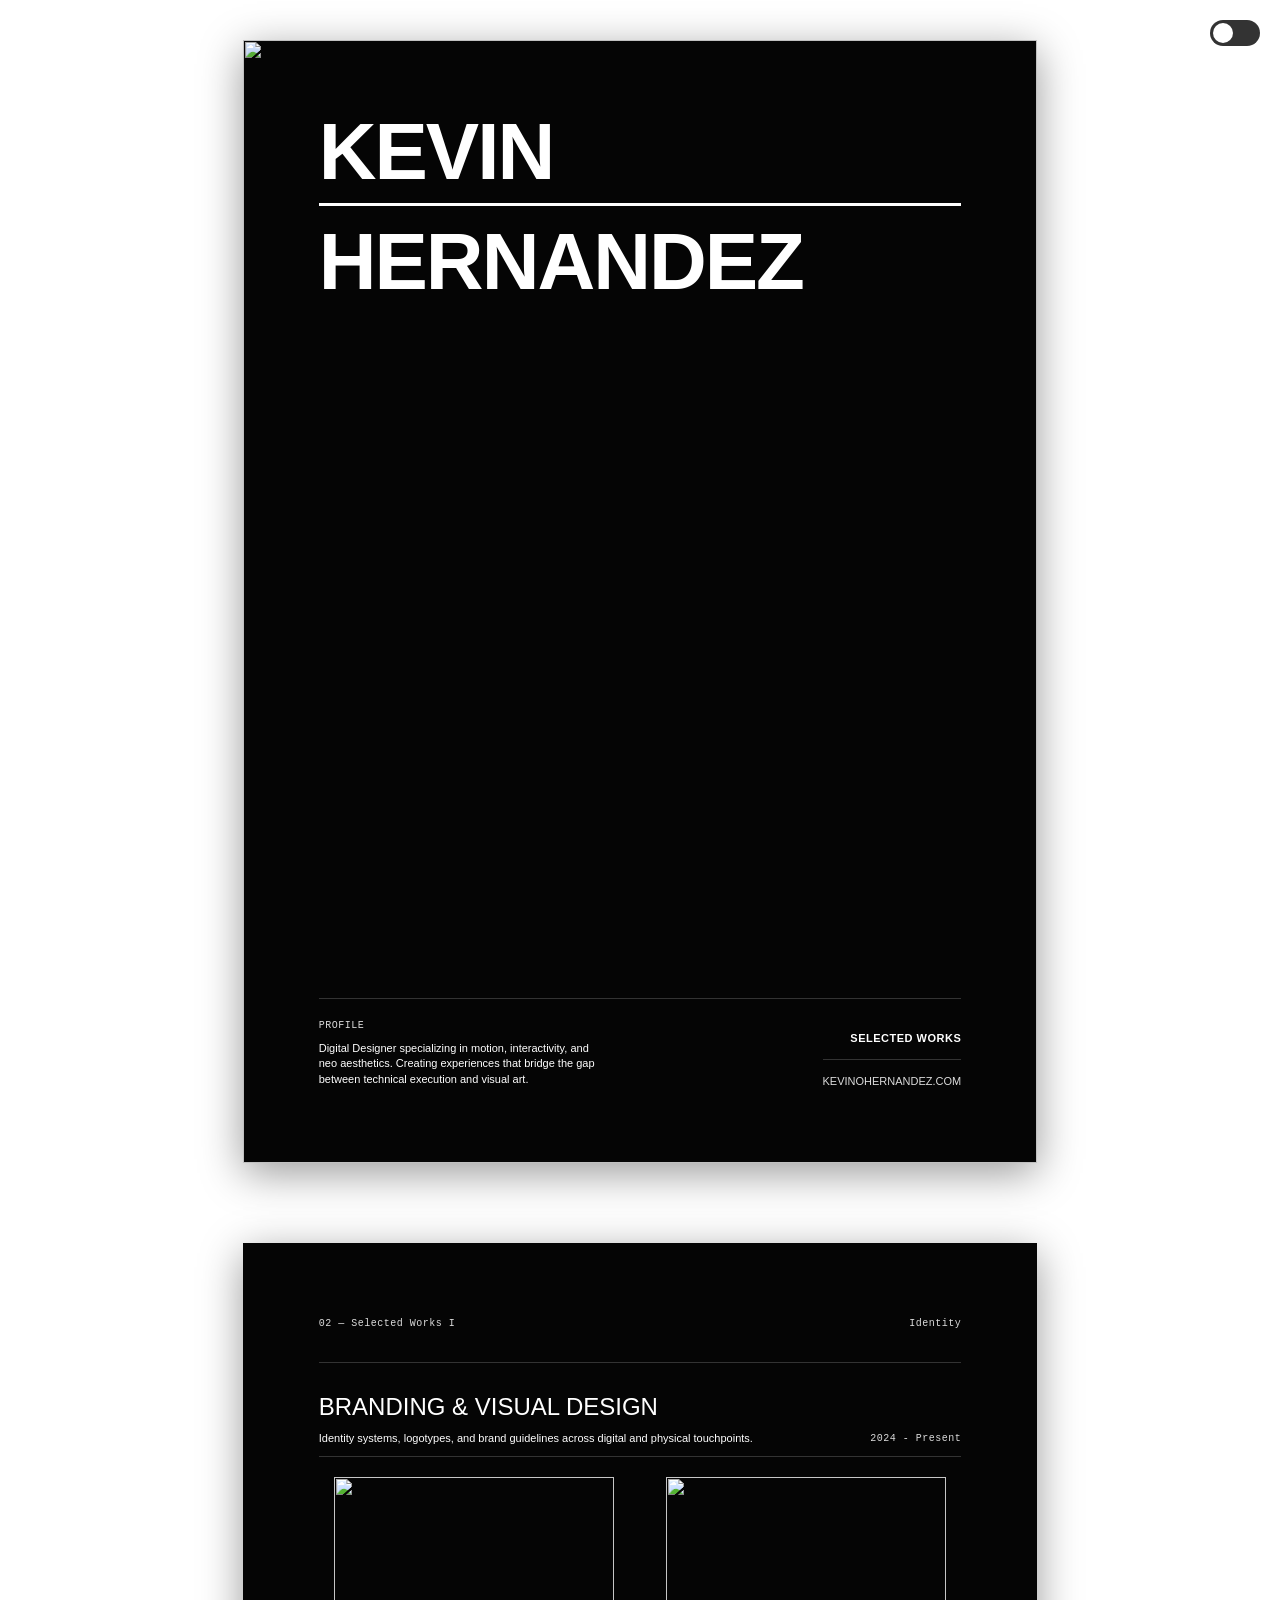
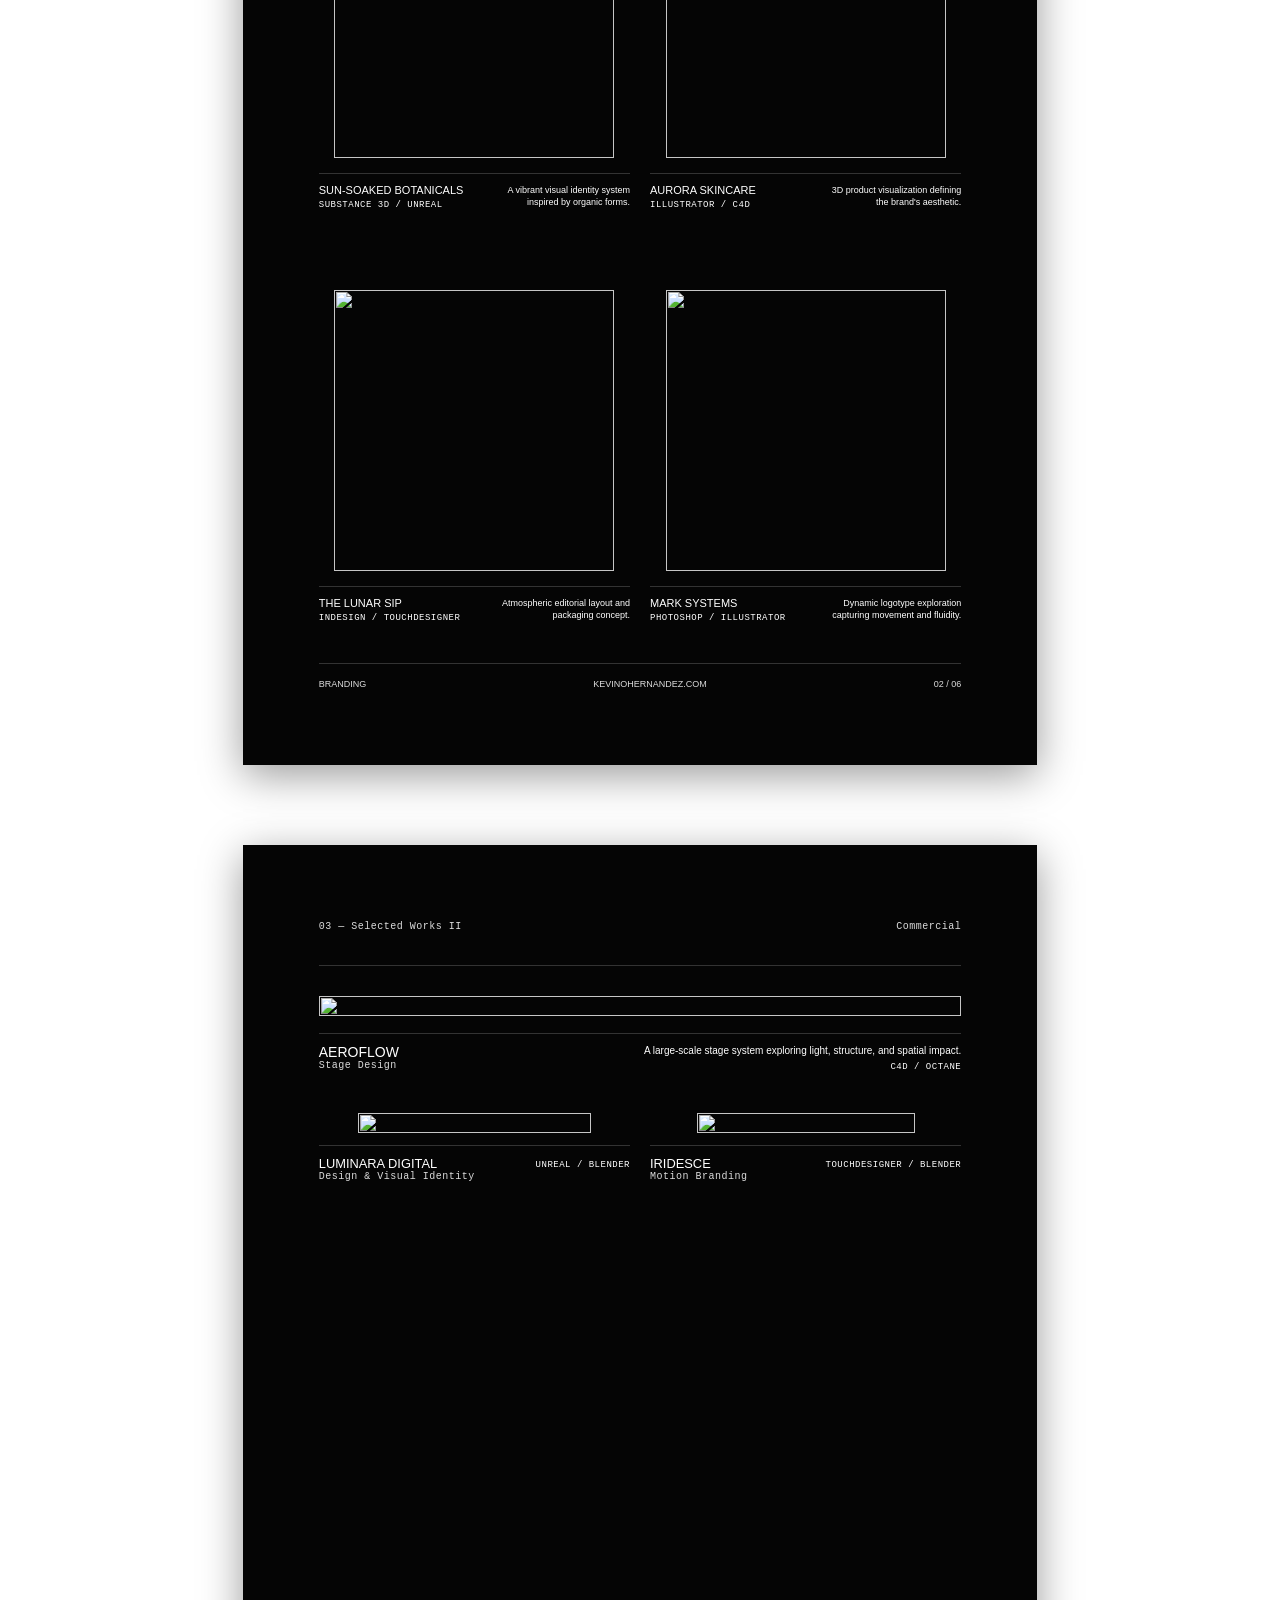
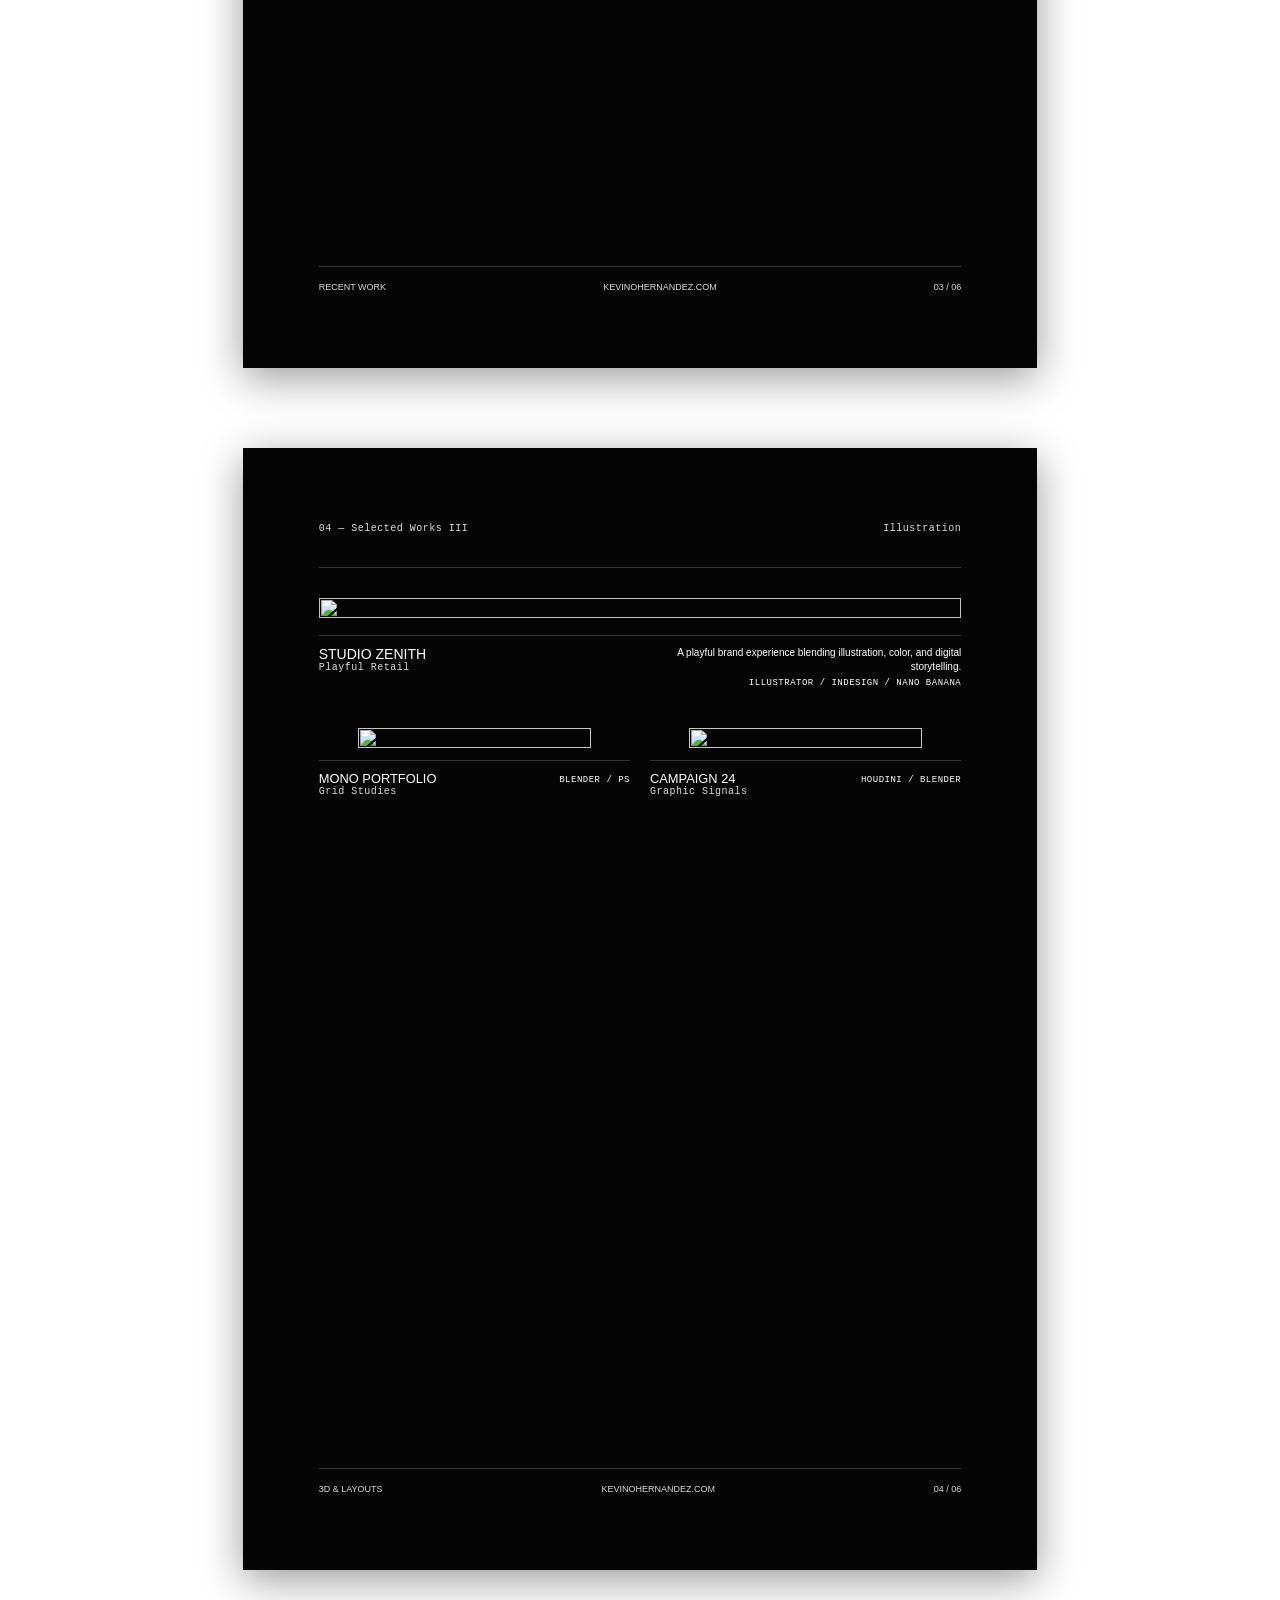
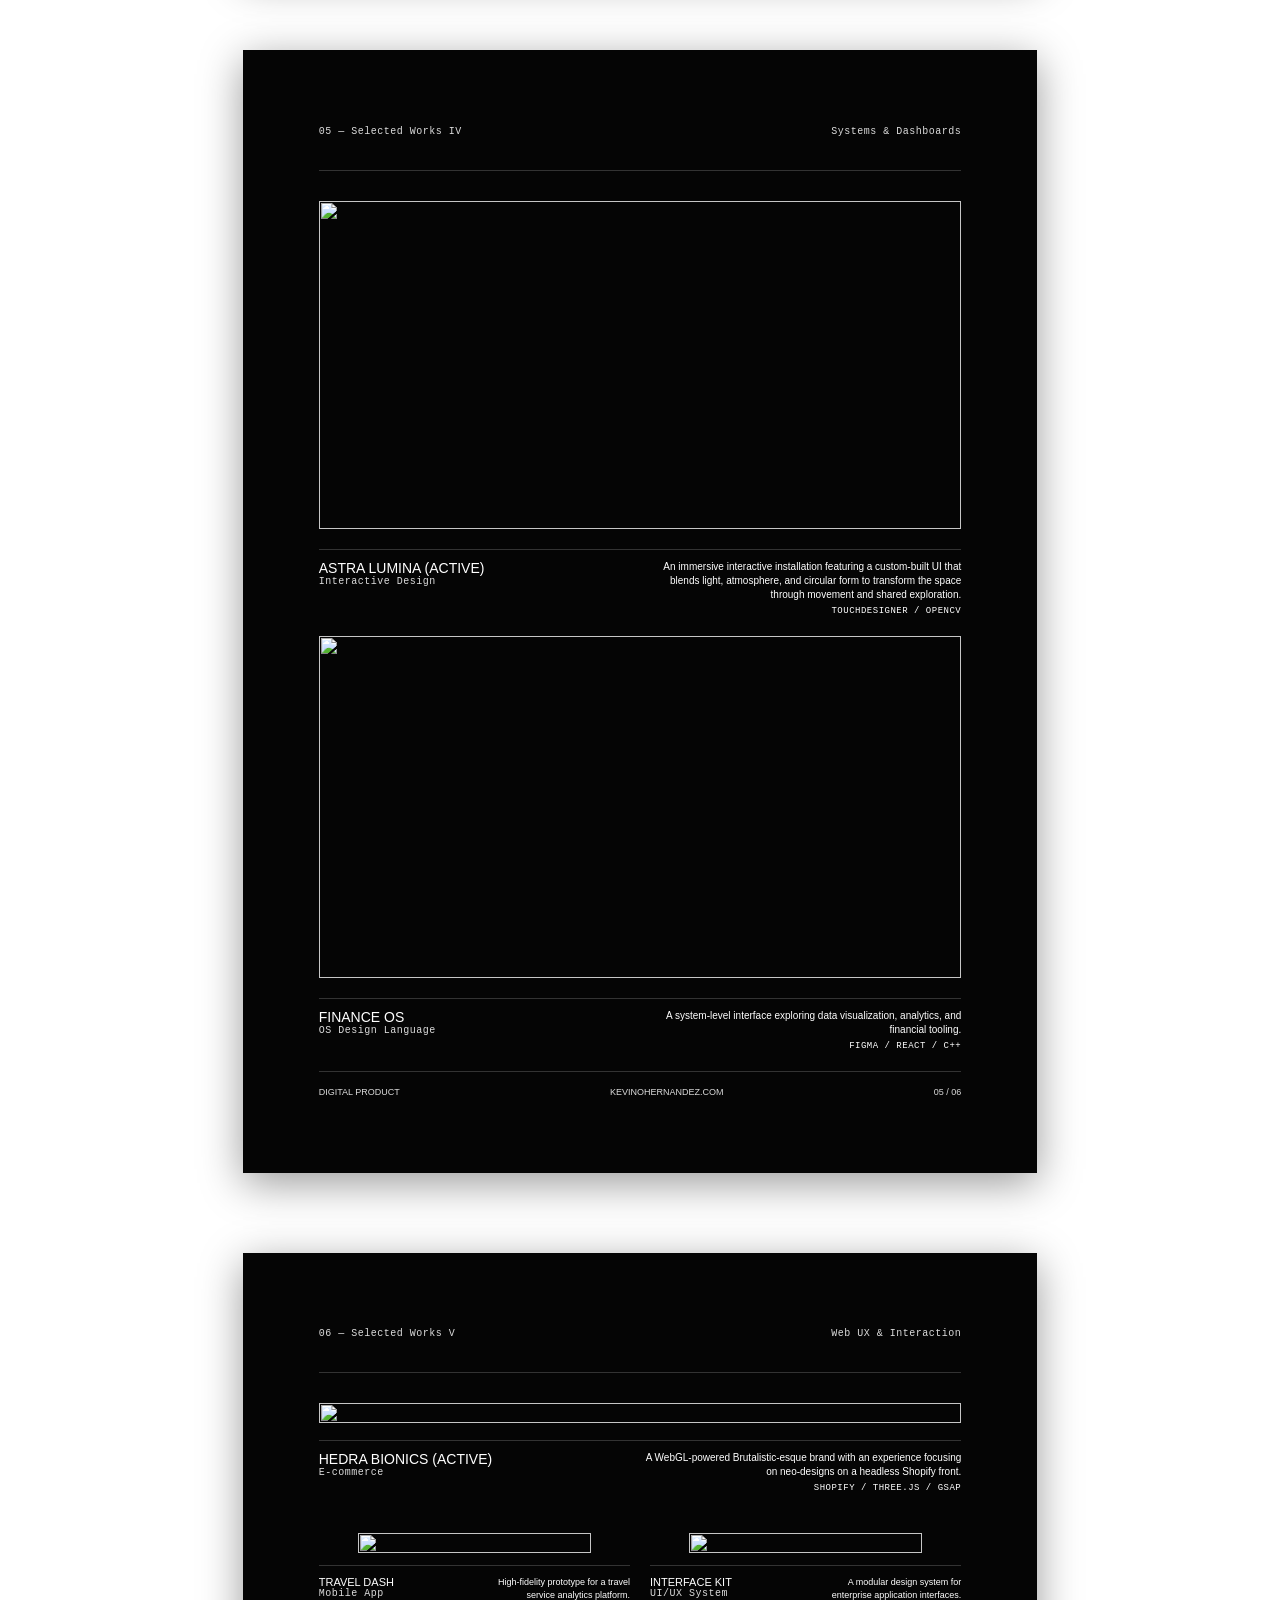
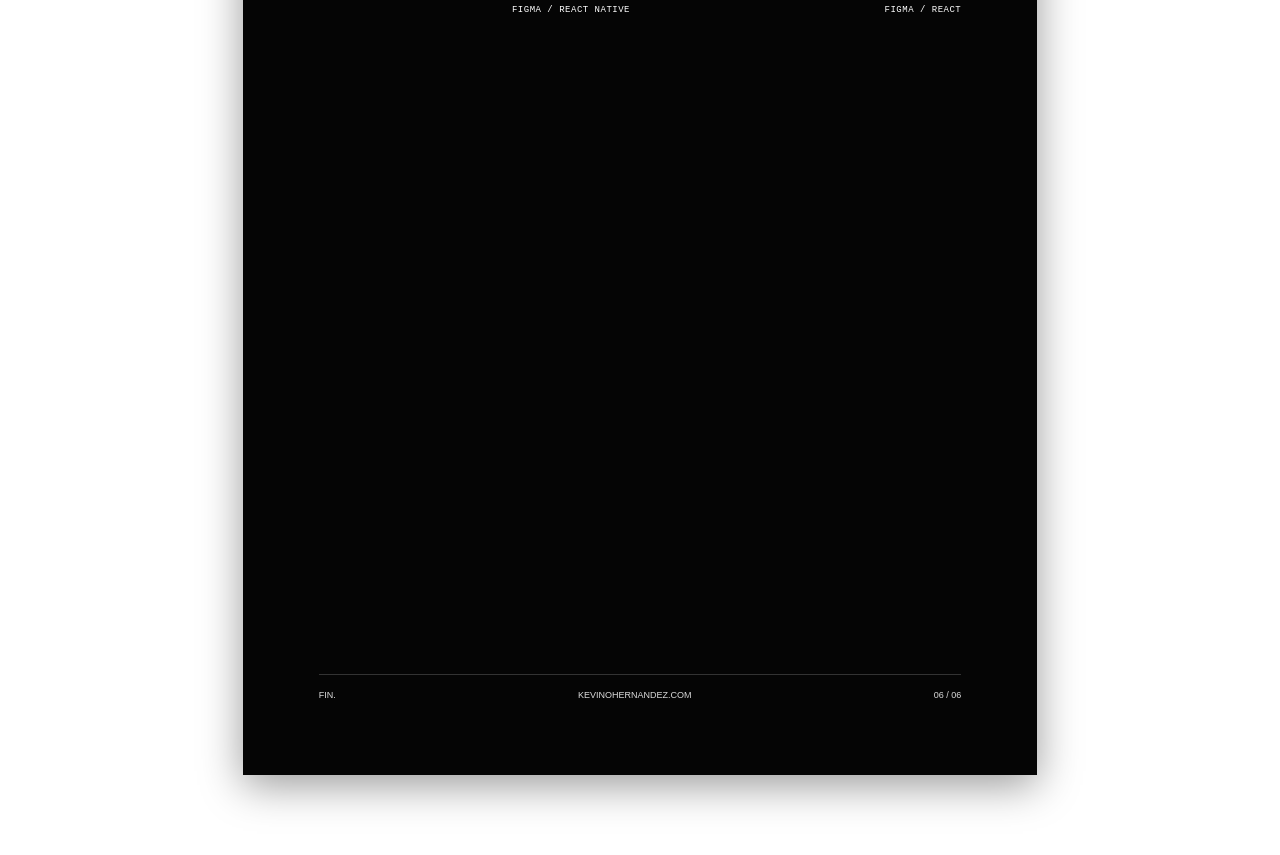
==== works.html @ f9fbbe22 "Add files via upload" ====
<!DOCTYPE html>
<html lang="en">
<head>
    <meta charset="UTF-8">
    <meta name="viewport" content="width=device-width, initial-scale=1.0">
    <title>Kevin Hernandez Portfolio Final</title>
    <style>
        /* --- CSS VARIABLES --- */
        :root {
            --bg-color: #050505;
            --text-color: #ffffff;
            --meta-color: #dcdcdc;
            --border-color: #333333;
            --outer-bg: #ffffff; 
            --page-shadow: 0 10px 40px rgba(0,0,0,0.4);
            --img-filter: grayscale(0%) contrast(1.1);
        }

        /* LIGHT MODE OVERRIDES */
        input#theme-toggle:checked ~ .content-wrapper {
            --bg-color: #ffffff;
            --text-color: #111111;
            --meta-color: #666666;
            --border-color: #e0e0e0;
            --outer-bg: #333333;
            --page-shadow: 0 10px 30px rgba(0,0,0,0.1);
            --img-filter: grayscale(0%) contrast(1);
        }

        /* --- RESET --- */
        * {
            box-sizing: border-box;
            -webkit-print-color-adjust: exact !important;
            print-color-adjust: exact !important;
        }

        body, html {
            margin: 0;
            padding: 0;
            font-family: 'Helvetica Neue', Helvetica, Arial, sans-serif;
            font-size: 11px;
            background-color: var(--outer-bg); 
        }

        /* --- PRINT CONFIGURATION (FINAL FIXES) --- */
        @media print {
            @page {
                margin: 0;
                size: A4;
            }
            
            /* FIX 1: FORCE DARK BACKGROUND ON HTML/BODY TO COVER GAPS */
            html, body {
                background-color: var(--bg-color) !important;
                width: 100%;
                height: 100%;
                margin: 0 !important;
                padding: 0 !important;
                overflow: visible;
            }

            #theme-toggle, .toggle-label {
                display: none !important;
                opacity: 0 !important;
                visibility: hidden !important;
            }

            .content-wrapper {
                background-color: var(--bg-color);
                width: 100%;
                padding-bottom: 0 !important;
                margin: 0 !important;
            }

            .page {
                height: 100vh !important; 
                width: 100% !important;
                margin: 0 !important;
                border: none !important;
                box-shadow: none !important;
                page-break-after: always;
                page-break-inside: avoid;
                overflow: hidden;
            }

            .page:last-of-type {
                page-break-after: auto !important;
                margin-bottom: 0 !important;
            }
        }

        /* --- SCREEN CONFIGURATION --- */
        .content-wrapper {
            background-color: var(--outer-bg);
            color: var(--text-color);
            min-height: 100vh;
            display: flex;
            flex-direction: column;
            align-items: center;
            padding-bottom: 40px;
        }

        .page {
            width: 210mm;
            height: 297mm;
            padding: 20mm;
            margin: 40px auto;
            background-color: var(--bg-color);
            position: relative;
            overflow: hidden;
            display: flex;
            flex-direction: column;
            box-shadow: var(--page-shadow);
        }

        /* --- TYPOGRAPHY & COMPONENTS --- */
        h1, h2, h3 { font-weight: 400; margin: 0; text-transform: uppercase; color: var(--text-color); }
        p { color: var(--text-color); line-height: 1.4; margin: 0; }
        
        .meta {
            font-family: 'Courier New', Courier, monospace;
            color: var(--meta-color); 
            display: block;
            margin-bottom: 2.55px;
            font-size: 10px;
            letter-spacing: 0.5px;
        }

        .tech-stack {
            display: block; margin-top: 4px;
            font-family: 'Courier New', Courier, monospace;
            font-size: 9px; color: var(--tech-color); 
            text-transform: uppercase; letter-spacing: 0.5px;
        }

        .header {
            display: flex; justify-content: space-between; align-items: flex-start;
            border-bottom: 1px solid var(--border-color); 
            padding-bottom: 15px; margin-bottom: 30px; height: 45px; flex-shrink: 0;
        }

        .footer {
            margin-top: auto; display: flex; justify-content: space-between;
            align-items: center; border-top: 1px solid var(--border-color); 
            padding-top: 15px; color: var(--meta-color);
            font-size: 9px; text-transform: uppercase; flex-shrink: 0;
        }

        /* FIX 2: UPPERCASE EMAIL LINKS */
        .email-link {
            color: var(--meta-color);
            text-decoration: none;
            transition: color 0.2s;
            text-transform: uppercase;
        }

        .img-box { position: relative; width: 100%; overflow: hidden; }
        .img-box img { width: 100%; height: 100%; object-fit: cover; filter: var(--img-filter); display: block; }

        /* --- COVER PAGE --- */
        .page-cover { padding: 0; }
        .cover-bg { position: absolute; top: 0; left: 0; width: 100%; height: 100%; object-fit: cover; }
        .cover-bg-dark { opacity: 1; z-index: 1; }
        .cover-bg-light { opacity: 0; z-index: 2; }
        
        input#theme-toggle:checked ~ .content-wrapper .cover-bg-dark { opacity: 0; }
        input#theme-toggle:checked ~ .content-wrapper .cover-bg-light { opacity: 1; }

        .cover-content-layer {
            position: relative; z-index: 10;
            width: 100%; height: 100%; padding: 20mm;
            display: flex; flex-direction: column; justify-content: space-between;
        }

        .cover-title-group h1 { font-size: 80px; line-height: 0.9; letter-spacing: -2px; font-weight: 700; }
        .title-line { width: 100%; height: 3px; background-color: var(--text-color); margin: 15px 0 20px 0; }
        .cover-subtitle { font-size: 16px; margin-top: 20px; font-weight: 400; opacity: 0.9; }
        
        .cover-bottom-row {
            display: flex; justify-content: space-between; align-items: flex-end;
            border-top: 1px solid var(--border-color);
            padding-top: 20px;
        }
        .cover-profile-text { max-width: 45%; font-size: 11px; line-height: 1.4; }

        /* --- LAYOUTS --- */
        .project-info-strip {
            display: flex; justify-content: space-between;
            border-top: 1px solid var(--border-color);
            padding-top: 10px; margin-top: 10px;
            text-align: left; width: 100%;
            align-items: flex-start;
        }
        .strip-left { display: flex; flex-direction: column; align-items: flex-start; }
        .strip-right { text-align: right; max-width: 50%; }

        .layout-a-grid { display: grid; grid-template-rows: auto 1fr; gap: 40px; height: 100%; }
        .featured-img { height: auto; margin-bottom: 15px; }
        .sub-grid { display: grid; grid-template-columns: 1fr 1fr; gap: 20px; align-items: flex-start; text-align: -webkit-center; }
        .sub-project-img { width: 75%; height: auto; }
        .spi{width:70%!important}

        .layout-b-container { display: flex; flex-direction: column; gap: 20px; height: 100%; flex-grow: 1; }
        .layout-b-header { display: flex; justify-content: space-between; align-items: flex-end; padding-bottom: 10px; border-bottom: 1px solid var(--border-color); }
        .grid-gallery-2x2 { display: grid; grid-template-columns: 1fr 1fr; gap: 40px 20px; flex-grow: 1; }
        .gallery-item-wrapper { display: flex; flex-direction: column; justify-content: flex-start; }
        .gallery-item-wrapper .img-box { width: 90%; aspect-ratio: 1/1; align-self: center; margin-bottom: 5px; }

        .layout-stacked-full { display: flex; flex-direction: column; flex-grow: 1; gap: 20px; min-height: 0; margin-bottom: 20px; }
        .stacked-project { flex: 1; display: flex; flex-direction: column; min-height: 0; }
        .stacked-project .img-box { flex-grow: 1; margin-bottom: 10px; width: 100%; height: auto; }

        /* --- THEME TOGGLE --- */
        #theme-toggle { display: none; }
        .toggle-label { position: fixed; top: 20px; right: 20px; width: 50px; height: 26px; background-color: #333; border-radius: 13px; cursor: pointer; z-index: 9999; display: flex; align-items: center; padding: 3px; }
        .toggle-circle { width: 20px; height: 20px; background-color: white; border-radius: 50%; transition: transform 0.3s; }
        input#theme-toggle:checked + .toggle-label { background-color: #ccc; }
        input#theme-toggle:checked + .toggle-label .toggle-circle { transform: translateX(24px); }
    </style>
</head>
<body>

    <input type="checkbox" id="theme-toggle">
    <label for="theme-toggle" class="toggle-label"><div class="toggle-circle"></div></label>

    <div class="content-wrapper">

        <div class="page page-cover">
            <img class="cover-bg cover-bg-dark" src="https://cdn.shopify.com/s/files/1/0661/2729/8726/files/cover5.1.webp?v=1765701148">
            <img class="cover-bg cover-bg-light" src="https://cdn.shopify.com/s/files/1/0661/2729/8726/files/cover5-21.webp?v=1765701148">
            <div class="cover-content-layer">
                <div class="cover-top-row">
                    <div class="cover-title-group">
                        <h1>Kevin</h1><div class="title-line"></div><h1>Hernandez</h1>
                    </div>
                </div>
                <div class="cover-bottom-row">
                    <div class="cover-profile-text">
                        <div class="meta" style="margin-bottom: 8px;">PROFILE</div>
                        Digital Designer specializing in motion, interactivity, and neo aesthetics. Creating experiences that bridge the gap between technical execution and visual art.
                    </div>
                    <div style="text-align: right; display: flex; flex-direction: column; justify-content: flex-end;">
                        <div style="font-weight: 700; margin-bottom: 15px; padding-bottom: 15px; border-bottom: 1px solid var(--border-color); letter-spacing: 0.5px;">SELECTED WORKS</div>
                        <a href="https://kevinohernandez.com" target="_blank" class="email-link" style="text-decoration:none;">kevinohernandez.com</a>
                    </div>
                </div>
            </div>
        </div>

        <div class="page">
            <div class="header"><div class="meta">02 — Selected Works I</div><div class="meta">Identity</div></div>
            <div class="layout-b-container">
                <div class="layout-b-header">
                    <div style="max-width: 75%;">
                        <h2 style="font-size: 24px; margin-bottom: 10px;">Branding & Visual Design</h2>
                        <p>Identity systems, logotypes, and brand guidelines across digital and physical touchpoints.</p>
                    </div>
                    <div class="meta">2024 - Present</div>
                </div>
                <div class="grid-gallery-2x2">
                    <div class="gallery-item-wrapper">
                        <div class="img-box"><img src="https://cdn.shopify.com/s/files/1/0661/2729/8726/files/pr10.webp?v=1765671196"></div>
                        <div class="project-info-strip">
                            <div class="strip-left"><h3 style="font-size: 11px;">Sun-Soaked Botanicals</h3><span class="tech-stack">Substance 3D / Unreal</span></div>
                            <div class="strip-right"><p style="font-size: 9px; margin-bottom: 2px; max-width: 140px; margin-left: auto;">A vibrant visual identity system inspired by organic forms.</p></div>
                        </div>
                    </div>
                    <div class="gallery-item-wrapper">
                        <div class="img-box"><img src="https://cdn.shopify.com/s/files/1/0661/2729/8726/files/3d5.webp?v=1765675211"></div>
                        <div class="project-info-strip">
                            <div class="strip-left"><h3 style="font-size: 11px;">Aurora Skincare</h3><span class="tech-stack">Illustrator / C4D</span></div>
                            <div class="strip-right"><p style="font-size: 9px; margin-bottom: 2px; max-width: 140px; margin-left: auto;"> 3D product visualization defining the brand's aesthetic.</p></div>
                        </div>
                    </div>
                    <div class="gallery-item-wrapper">
                        <div class="img-box"><img src="https://cdn.shopify.com/s/files/1/0661/2729/8726/files/wrkprt-6.webp?v=1765676376"></div>
                        <div class="project-info-strip">
                            <div class="strip-left"><h3 style="font-size: 11px;">The Lunar Sip</h3><span class="tech-stack">InDesign / TouchDesigner</span></div>
                            <div class="strip-right"><p style="font-size: 9px; margin-bottom: 2px; max-width: 140px; margin-left: auto;">Atmospheric editorial layout and packaging concept.</p></div>
                        </div>
                    </div>
                    <div class="gallery-item-wrapper">
                        <div class="img-box"><img src="https://cdn.shopify.com/s/files/1/0661/2729/8726/files/wrkprt-2.2.webp?v=1765945585"></div>
                        <div class="project-info-strip">
                            <div class="strip-left"><h3 style="font-size: 11px;">Mark Systems</h3><span class="tech-stack"> Photoshop / Illustrator</span></div>
                            <div class="strip-right"><p style="font-size: 9px; margin-bottom: 2px; max-width: 140px; margin-left: auto;">Dynamic logotype exploration capturing movement and fluidity.</p></div>
                        </div>
                    </div>
                </div>
            </div>
            <div class="footer"><div>Branding</div><a href="https://kevinohernandez.com" class="email-link">kevinohernandez.com</a><div>02 / 06</div></div>
        </div>

        <div class="page">
            <div class="header"><div class="meta">03 — Selected Works II</div><div class="meta">Commercial</div></div>
            <div class="layout-a-grid">
                <div class="featured-project">
                    <div class="img-box featured-img"><img src="https://cdn.shopify.com/s/files/1/0661/2729/8726/files/wrkprt-4_copy2.webp?v=1765703557"></div>
                    <div class="project-info-strip">
                        <div class="strip-left"><h3 style="font-size: 14px;">AEROFLOW</h3><span class="meta">Stage Design</span></div>
                        <div class="strip-right"><p style="font-size: 10px;">A large-scale stage system exploring light, structure, and spatial impact.</p><span class="tech-stack">C4D / Octane</span></div>
                    </div>
                </div>
                <div class="sub-grid">
                    <div class="sub-project">
                        <div class="img-box sub-project-img"><img src="https://cdn.shopify.com/s/files/1/0661/2729/8726/files/gd1.webp?v=1765675080"></div>
                        <div class="project-info-strip"><div class="strip-left"><h3>Luminara Digital</h3><span class="meta">Design & Visual Identity</span></div><div class="strip-right"><span class="tech-stack">Unreal / Blender</span></div></div>
                    </div>
                    <div class="sub-project">
                        <div class="img-box sub-project-img spi"><img src="https://cdn.shopify.com/s/files/1/0661/2729/8726/files/ws-10.webp?v=1765941585"></div>
                        <div class="project-info-strip"><div class="strip-left"><h3>Iridesce</h3><span class="meta">Motion Branding</span></div><div class="strip-right"><span class="tech-stack">TouchDesigner / Blender</span></div></div>
                    </div>
                </div>
            </div>
            <div class="footer"><div>Recent Work</div><a href="https://kevinohernandez.com" class="email-link">kevinohernandez.com</a><div>03 / 06</div></div>
        </div>

        <div class="page">
            <div class="header"><div class="meta">04 — Selected Works III</div><div class="meta">Illustration </div></div>
            <div class="layout-a-grid">
                <div class="featured-project">
                    <div class="img-box featured-img"><img src="https://cdn.shopify.com/s/files/1/0661/2729/8726/files/wrkprt-7.2.webp?v=1765944673"></div>
                    <div class="project-info-strip">
                        <div class="strip-left"><h3 style="font-size: 14px;">Studio Zenith</h3><span class="meta">Playful Retail</span></div>
                        <div class="strip-right"><p style="font-size: 10px;">A playful brand experience blending illustration, color, and digital storytelling.</p><span class="tech-stack">Illustrator / InDesign / Nano Banana</span></div>
                    </div>
                </div>
                <div class="sub-grid">
                    <div class="sub-project">
                        <div class="img-box sub-project-img"><img src="https://cdn.shopify.com/s/files/1/0661/2729/8726/files/gd9.webp?v=1765678783"></div>
                        <div class="project-info-strip"><div class="strip-left"><h3>Mono Portfolio</h3><span class="meta">Grid Studies</span></div><div class="strip-right"><span class="tech-stack">Blender / Ps</span></div></div>
                    </div>
                    <div class="sub-project">
                        <div class="img-box sub-project-img"><img src="https://cdn.shopify.com/s/files/1/0661/2729/8726/files/gd8.webp?v=1765678783"></div>
                        <div class="project-info-strip"><div class="strip-left"><h3>Campaign 24</h3><span class="meta">Graphic Signals</span></div><div class="strip-right"><span class="tech-stack">Houdini / Blender</span></div></div>
                    </div>
                </div>
            </div>
            <div class="footer"><div>3D & Layouts</div><a href="https://kevinohernandez.com" class="email-link">kevinohernandez.com</a><div>04 / 06</div></div>
        </div>

        <div class="page">
            <div class="header"><div class="meta">05 — Selected Works IV</div><div class="meta">Systems & Dashboards</div></div>
            <div class="layout-stacked-full">
                <div class="stacked-project">
                    <div class="img-box"><img src="https://cdn.shopify.com/s/files/1/0661/2729/8726/files/wrkprt-10.webp?v=1765950615"></div>
                    <div class="project-info-strip">
                        <div class="strip-left"><h3 style="font-size: 14px;">Astra Lumina (Active)</h3><span class="meta">Interactive Design</span></div>
                        <div class="strip-right"><p style="font-size: 10px;">An immersive interactive installation featuring a custom-built UI that blends light, atmosphere, and circular form to transform the space through movement and shared exploration.</p><span class="tech-stack">TouchDesigner / OpenCV </span></div>
                    </div>
                </div>
                <div class="stacked-project">
                    <div class="img-box"><img src="https://cdn.shopify.com/s/files/1/0661/2729/8726/files/wrkprt-8.webp?v=1765691041"></div>
                    <div class="project-info-strip">
                        <div class="strip-left"><h3 style="font-size: 14px;">Finance OS</h3><span class="meta">OS Design Language</span></div>
                        <div class="strip-right"><p style="font-size: 10px;">A system-level interface exploring data visualization, analytics, and financial tooling.</p><span class="tech-stack">Figma / React / C++</span></div>
                    </div>
                </div>
            </div>
            <div class="footer"><div>Digital Product</div><a href="https://kevinohernandez.com" class="email-link">kevinohernandez.com</a><div>05 / 06</div></div>
        </div>

        <div class="page">
            <div class="header"><div class="meta">06 — Selected Works V</div><div class="meta">Web UX & Interaction</div></div>
            <div class="layout-a-grid">
                <div class="featured-project">
                    <div class="img-box featured-img"><img src="https://cdn.shopify.com/s/files/1/0661/2729/8726/files/wrkprt-11.webp?v=1765952204"></div>
                    <div class="project-info-strip">
                        <div class="strip-left"><h3 style="font-size: 14px;">Hedra Bionics (Active)</h3><span class="meta">E-commerce </span></div>
                        <div class="strip-right"><p style="font-size: 10px;">A WebGL-powered Brutalistic-esque brand with an experience focusing on neo-designs on a headless Shopify front.</p><span class="tech-stack">Shopify / Three.js / GSAP</span></div>
                    </div>
                </div>
                <div class="sub-grid">
                    <div class="sub-project">
                        <div class="img-box sub-project-img"><img src="https://cdn.shopify.com/s/files/1/0661/2729/8726/files/ws-9.webp?v=1765693557"></div>
                        <div class="project-info-strip">
                            <div class="strip-left"><h3 style="font-size: 11px;">Travel Dash</h3><span class="meta">Mobile App</span></div>
                            <div class="strip-right"><p style="font-size: 9px; margin-bottom: 2px; max-width: 140px; margin-left: auto;">High-fidelity prototype for a travel service analytics platform.</p><span class="tech-stack">Figma / React Native</span></div>
                        </div>
                    </div>
                    <div class="sub-project">
                        <div class="img-box sub-project-img"><img src="https://cdn.shopify.com/s/files/1/0661/2729/8726/files/wrkprt-8webp.webp?v=1765692273"></div>
                        <div class="project-info-strip">
                            <div class="strip-left"><h3 style="font-size: 11px;">Interface Kit</h3><span class="meta">UI/UX System</span></div>
                            <div class="strip-right"><p style="font-size: 9px; margin-bottom: 2px; max-width: 140px; margin-left: auto;">A modular design system for enterprise application interfaces.</p><span class="tech-stack">Figma / React</span></div>
                        </div>
                    </div>
                </div>
            </div>
            <div class="footer"><div>Fin.</div><a href="https://kevinohernandez.com" class="email-link">kevinohernandez.com</a><div>06 / 06</div></div>
        </div>

    </div> 
</body>
</html>
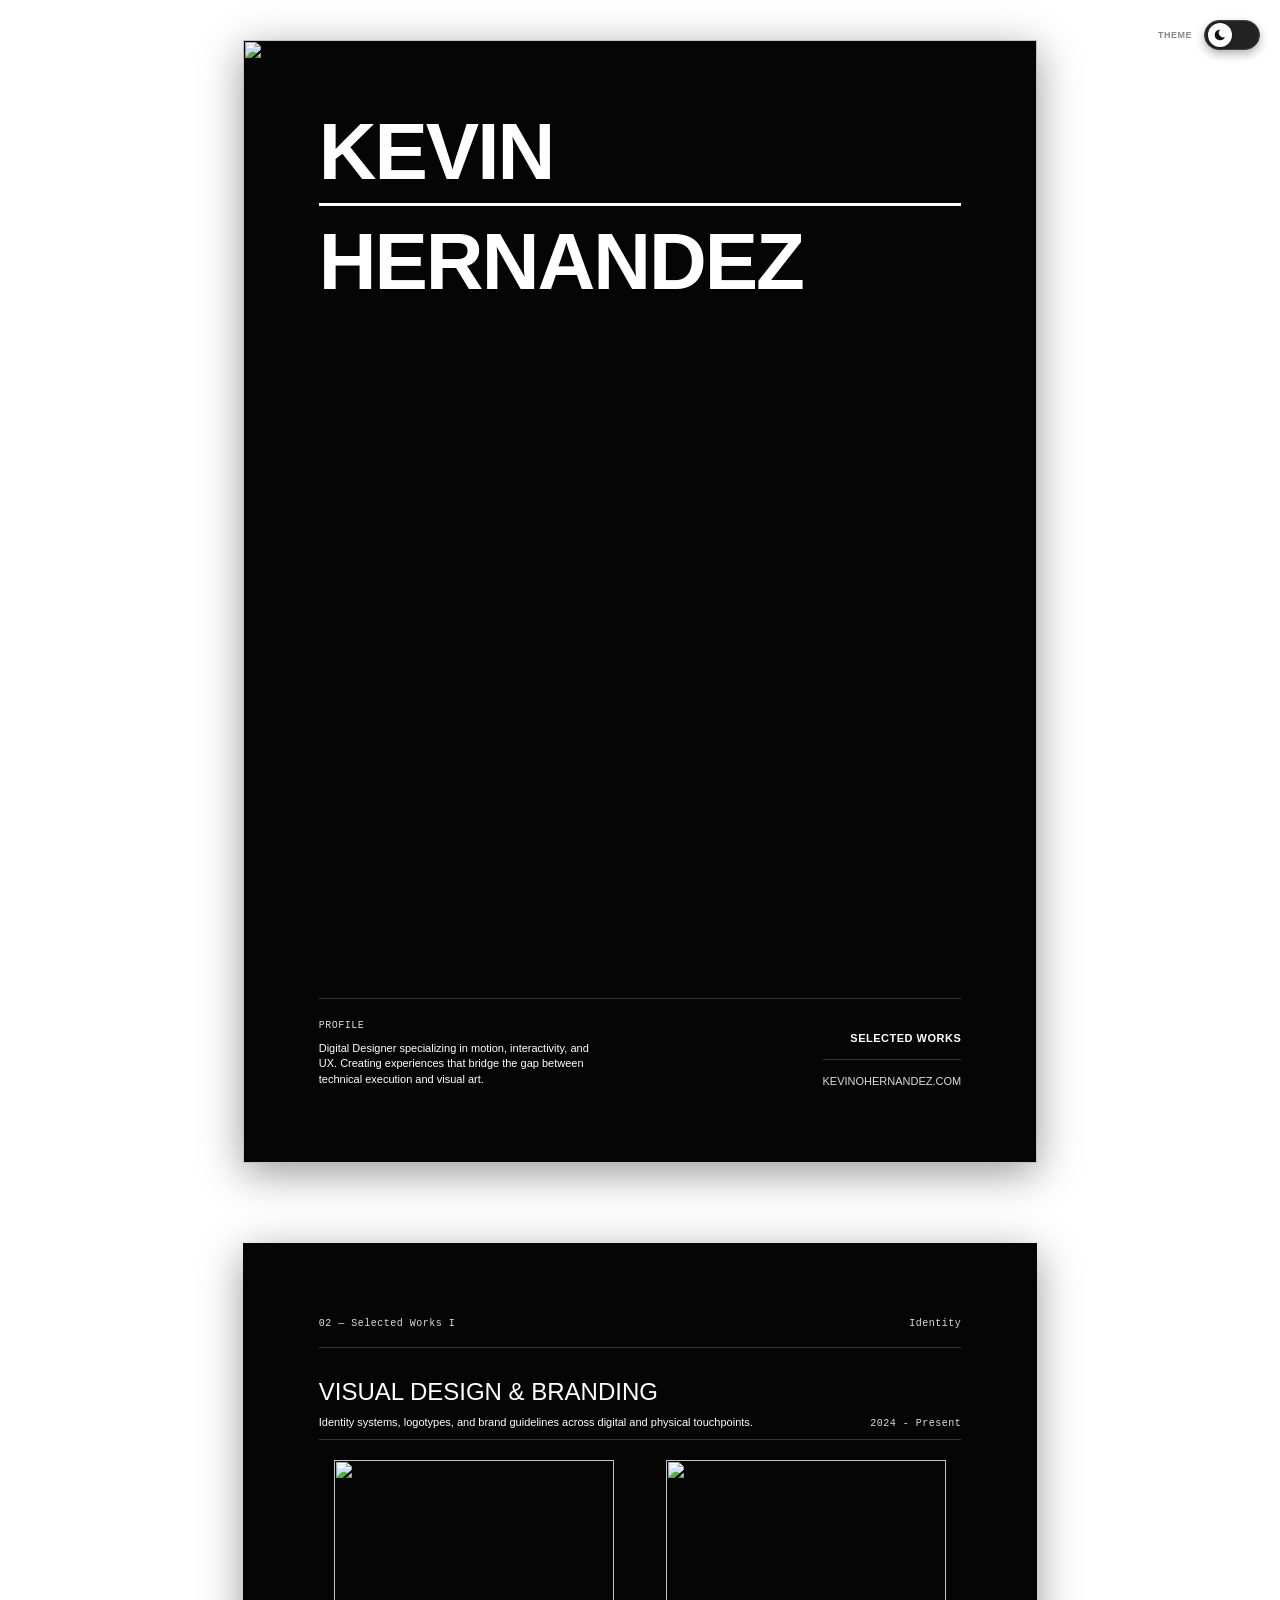
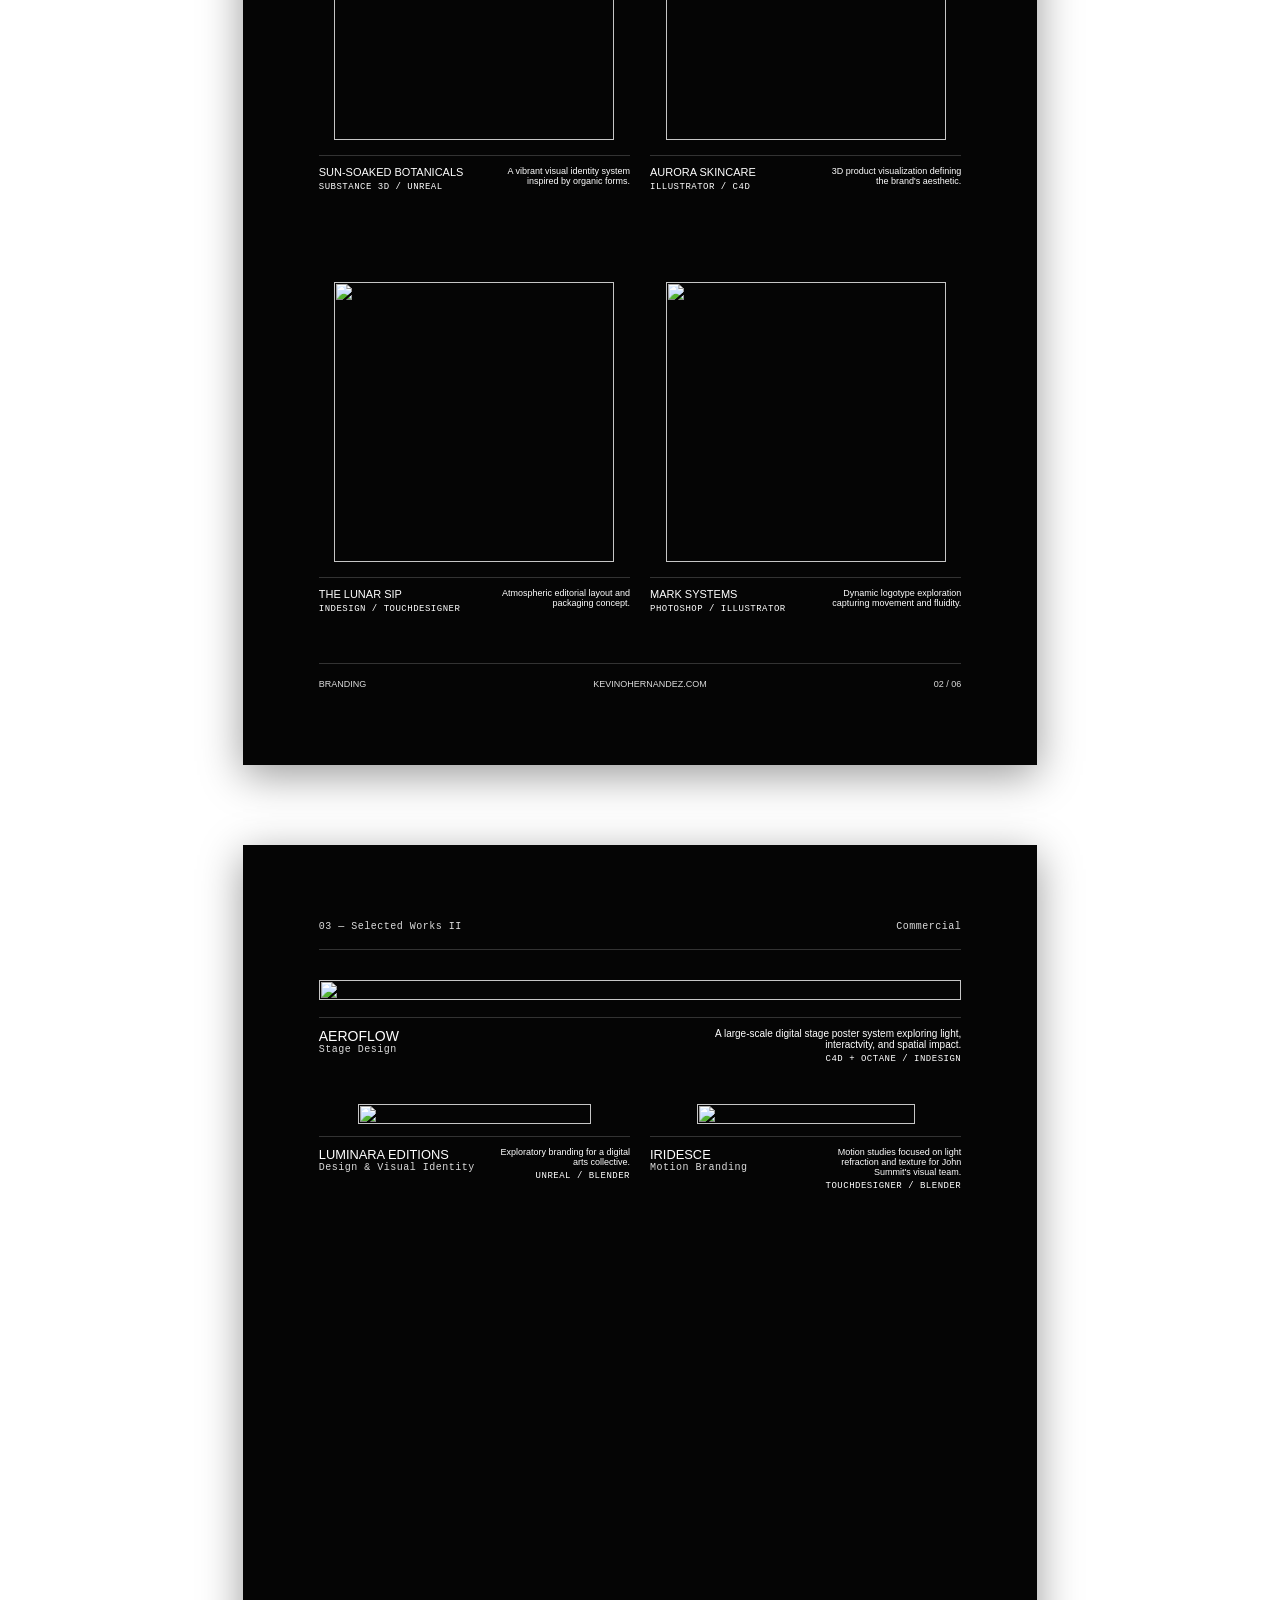
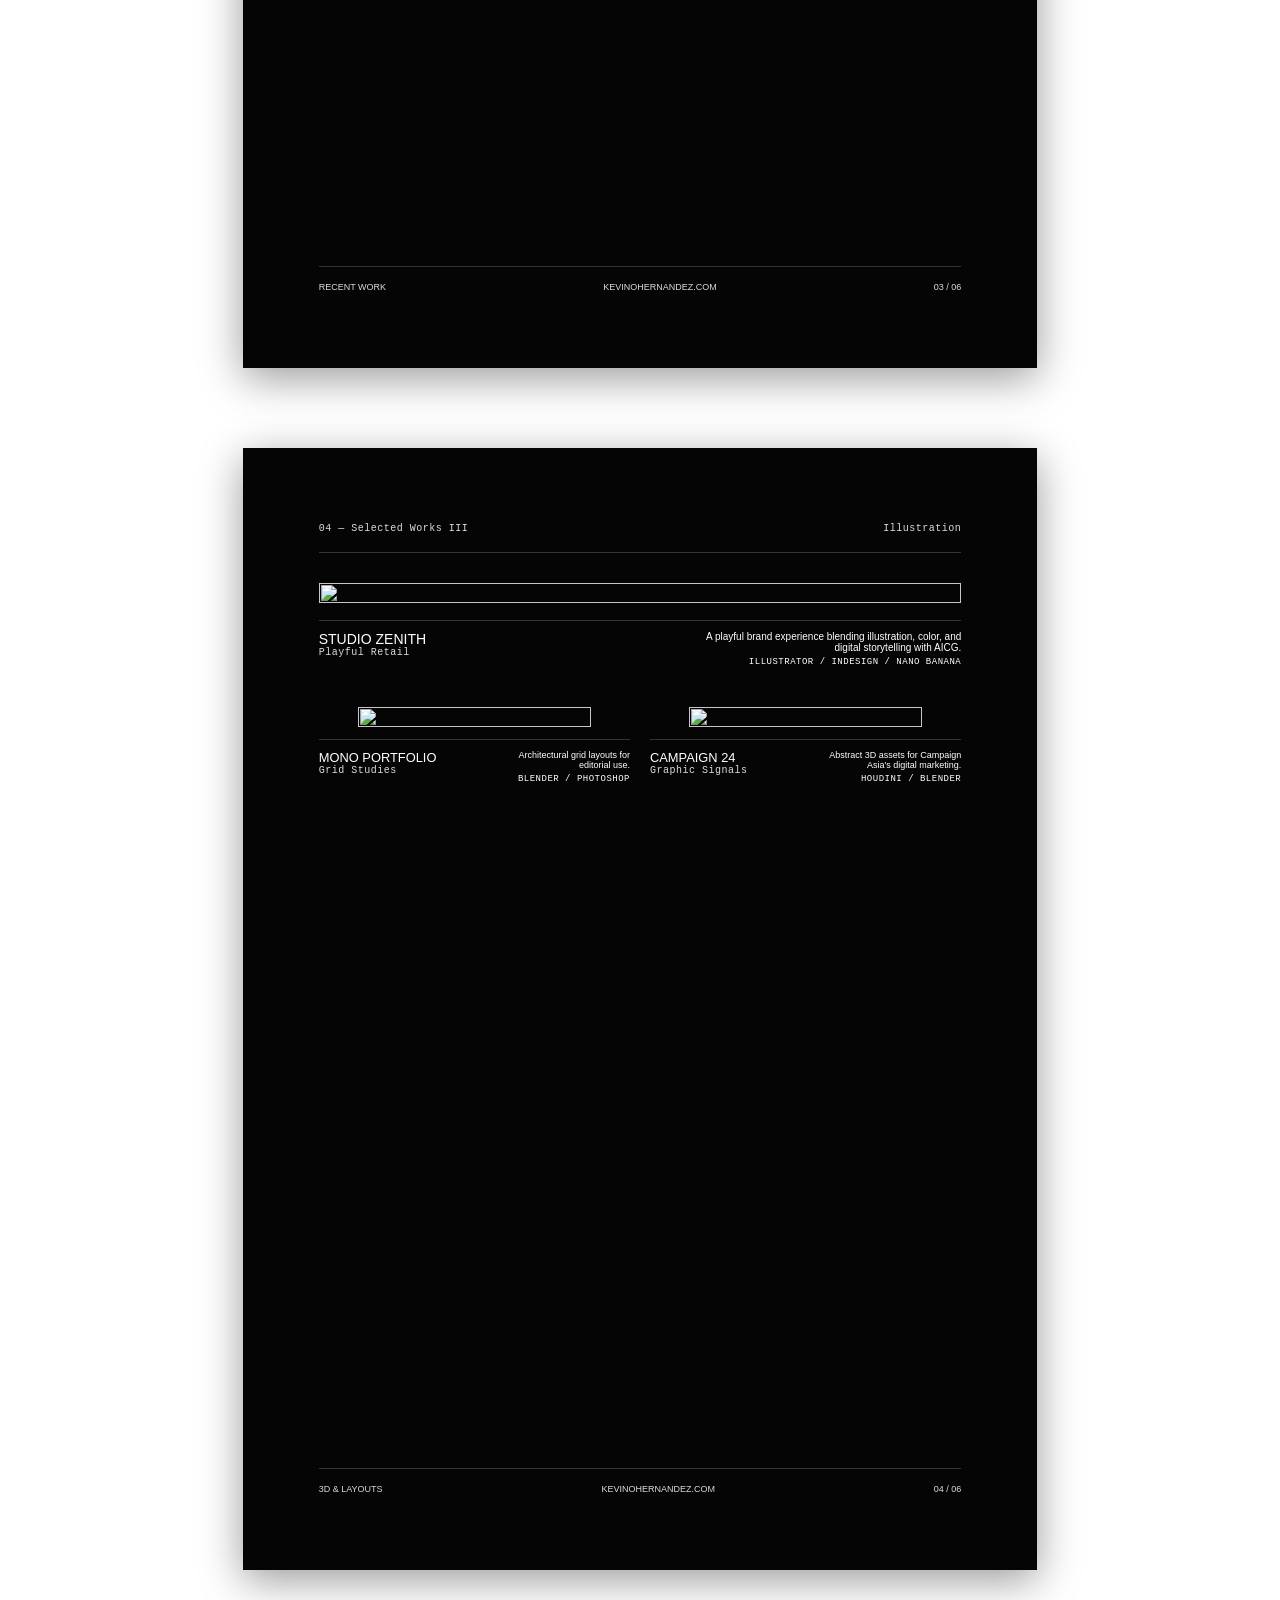
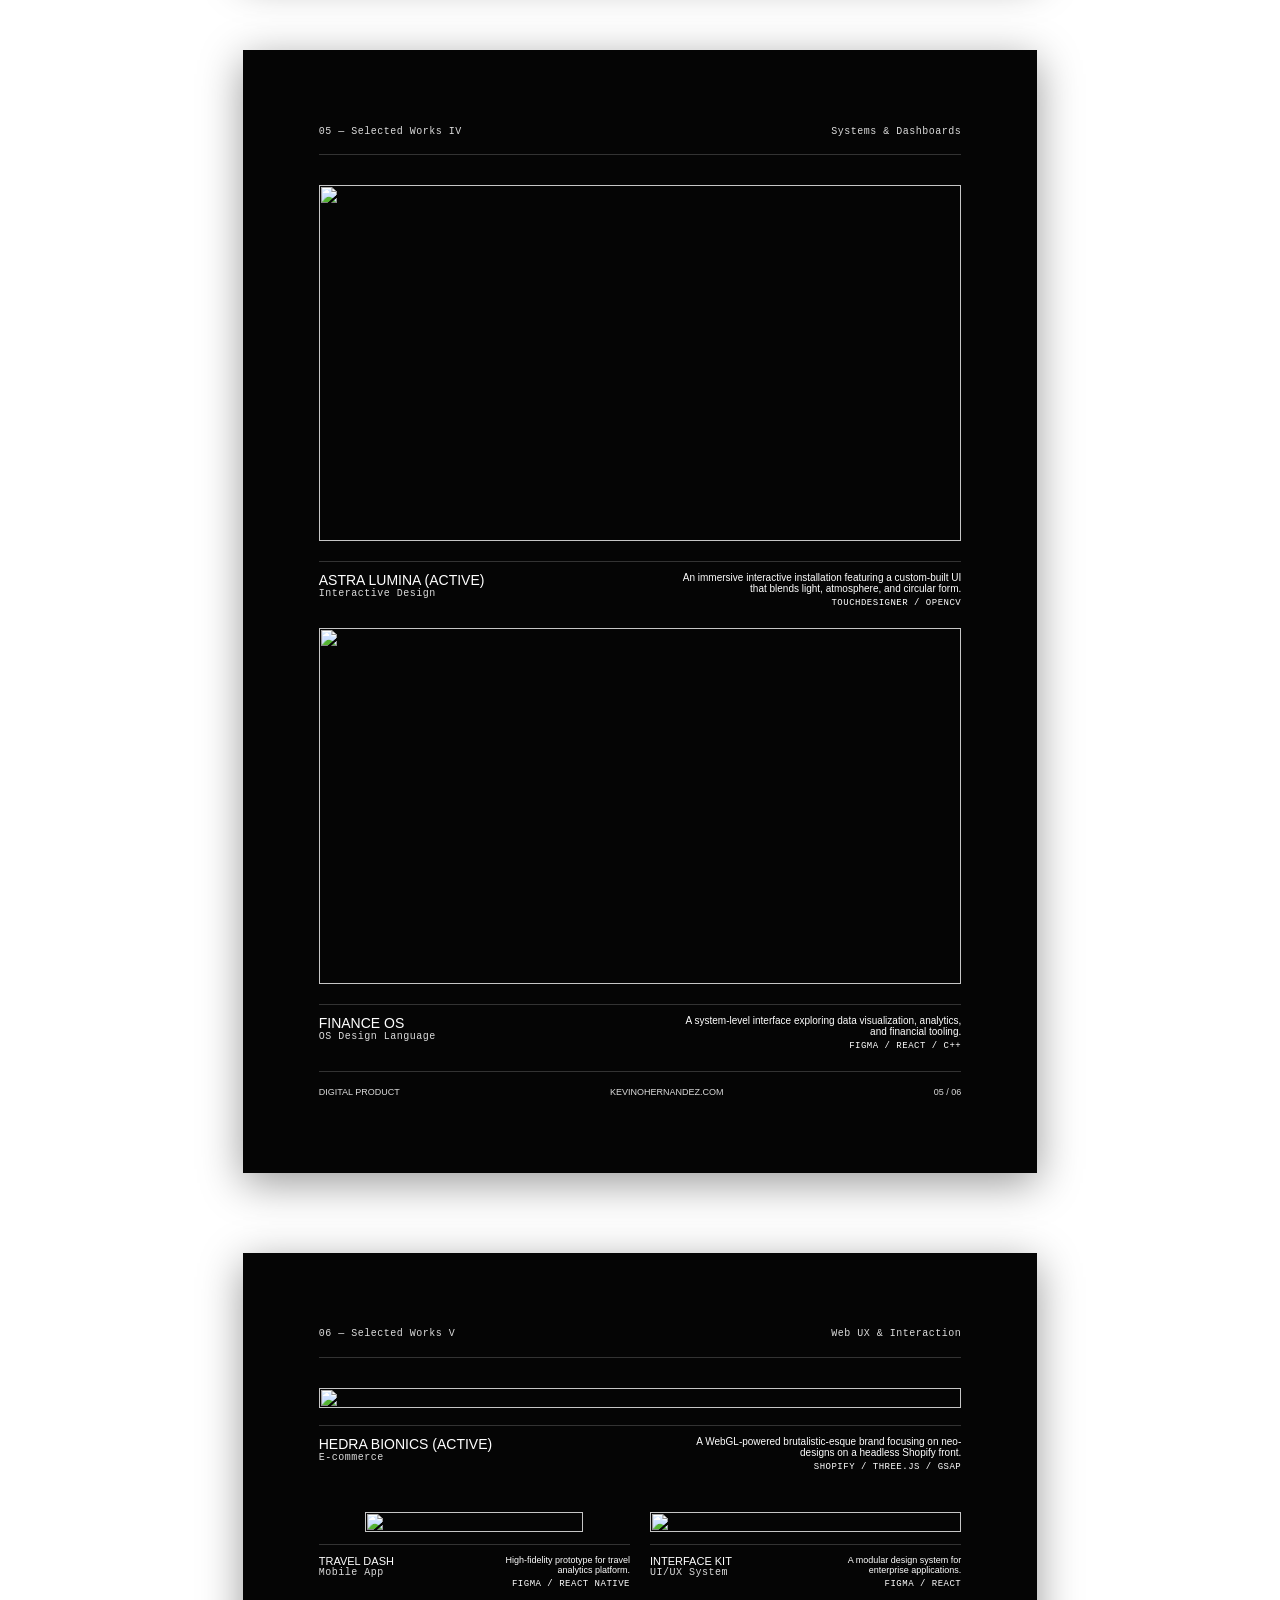
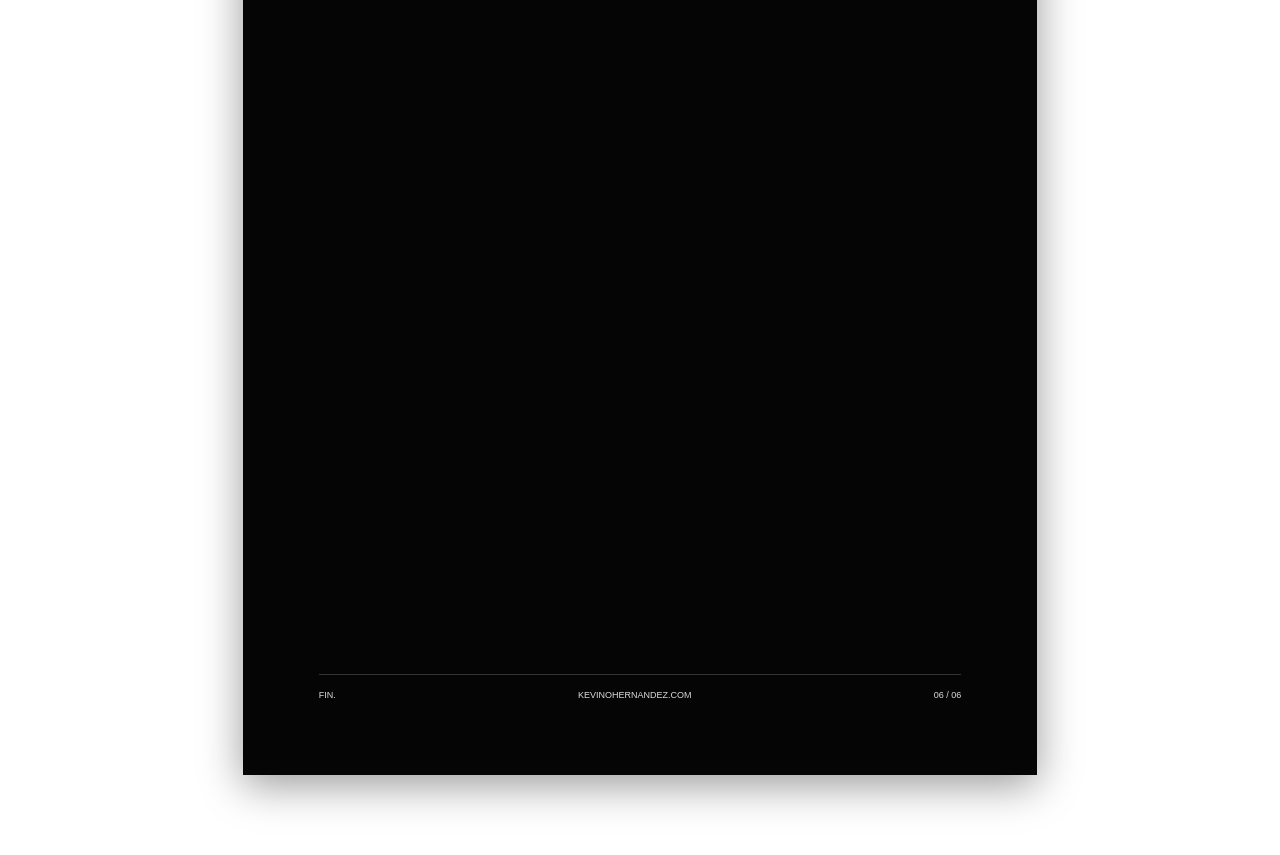
==== commit ceb36168: "Update works.html" ====
--- a/works.html
+++ b/works.html
@@ -3,7 +3,8 @@
 <head>
     <meta charset="UTF-8">
     <meta name="viewport" content="width=device-width, initial-scale=1.0">
-    <title>Kevin Hernandez Portfolio Final</title>
+    <link rel="icon" type="image/svg+xml" href="images/outlinever-01.svg" />
+    <title>Work Samples</title>
     <style>
         /* --- CSS VARIABLES --- */
         :root {
@@ -11,13 +12,15 @@
             --text-color: #ffffff;
             --meta-color: #dcdcdc;
             --border-color: #333333;
-            --outer-bg: #ffffff; 
+            --outer-bg: #ffffff;
             --page-shadow: 0 10px 40px rgba(0,0,0,0.4);
             --img-filter: grayscale(0%) contrast(1.1);
+            --lightbox-bg: rgba(0, 0, 0, 0.95);
         }
 
         /* LIGHT MODE OVERRIDES */
-        input#theme-toggle:checked ~ .content-wrapper {
+        input#theme-toggle:checked ~ .content-wrapper,
+        input#theme-toggle:checked ~ #lightbox-overlay {
             --bg-color: #ffffff;
             --text-color: #111111;
             --meta-color: #666666;
@@ -25,203 +28,231 @@
             --outer-bg: #333333;
             --page-shadow: 0 10px 30px rgba(0,0,0,0.1);
             --img-filter: grayscale(0%) contrast(1);
+            --lightbox-bg: rgba(255, 255, 255, 0.95);
         }
 
         /* --- RESET --- */
-        * {
-            box-sizing: border-box;
-            -webkit-print-color-adjust: exact !important;
-            print-color-adjust: exact !important;
-        }
-
+        * { box-sizing: border-box; }
         body, html {
-            margin: 0;
-            padding: 0;
+            margin: 0; padding: 0;
             font-family: 'Helvetica Neue', Helvetica, Arial, sans-serif;
             font-size: 11px;
             background-color: var(--outer-bg); 
-        }
-
-        /* --- PRINT CONFIGURATION (FINAL FIXES) --- */
+            transition: background-color 0.5s ease;
+            scrollbar-width: none; -ms-overflow-style: none;
+        }
+        ::-webkit-scrollbar { display: none; }
+
+        /* --- VIEW TRANSITIONS --- */
+        ::view-transition-group(*) {
+            animation-duration: 0.6s;
+            animation-timing-function: cubic-bezier(0.22, 1, 0.36, 1);
+        }
+        
+        /* Layout Transitions */
+        .page:nth-of-type(1) { view-transition-name: page-1; }
+        .page:nth-of-type(2) { view-transition-name: page-2; }
+        .page:nth-of-type(3) { view-transition-name: page-3; }
+        .page:nth-of-type(4) { view-transition-name: page-4; }
+        .page:nth-of-type(5) { view-transition-name: page-5; }
+        .page:nth-of-type(6) { view-transition-name: page-6; }
+
+        /* --- LAYOUT STRUCTURE --- */
+        .content-wrapper {
+            background-color: var(--outer-bg); color: var(--text-color);
+            min-height: 100vh; display: flex; flex-direction: column; align-items: center;
+            padding-bottom: 40px; contain: paint;
+            transition: background-color 0.5s ease, color 0.5s ease;
+        }
+
+        @media screen and (min-width: 1450px) {
+            input#view-toggle:checked ~ .content-wrapper {
+                flex-direction: row; flex-wrap: wrap; justify-content: center; align-items: flex-start; gap: 40px; padding-top: 40px;
+            }
+            input#view-toggle:checked ~ .content-wrapper .page { margin: 0; }
+        }
+
+        .page {
+            width: 210mm; height: 297mm; padding: 20mm; margin: 40px auto;
+            background-color: var(--bg-color); position: relative; overflow: hidden;
+            display: flex; flex-direction: column; box-shadow: var(--page-shadow);
+            transition: background-color 0.5s ease, box-shadow 0.5s ease;
+        }
+
+        /* --- TEXT & IMAGES --- */
+        h1, h2, h3, p, .meta, .tech-stack { transition: color 0.5s ease; }
+        h1, h2, h3 { font-weight: 400; margin: 0; text-transform: uppercase; color: var(--text-color); }
+        .meta { font-family: 'Courier New', Courier, monospace; color: var(--meta-color); margin-bottom: 2.55px; font-size: 10px; letter-spacing: 0.5px; }
+        .tech-stack { display: block; margin-top: 4px; font-family: 'Courier New', Courier, monospace; font-size: 9px; color: var(--tech-color); text-transform: uppercase; letter-spacing: 0.5px; }
+        
+        .header { display: flex; justify-content: space-between; padding-bottom: 15px; margin-bottom: 30px; border-bottom: 1px solid var(--border-color); }
+        .footer { margin-top: auto; display: flex; justify-content: space-between; padding-top: 15px; border-top: 1px solid var(--border-color); color: var(--meta-color); font-size: 9px; text-transform: uppercase; }
+        .email-link { color: var(--meta-color); text-decoration: none; text-transform: uppercase; }
+
+        .img-box { position: relative; width: 100%; overflow: hidden; cursor: zoom-in; }
+        .img-box img { width: 100%; height: 100%; object-fit: cover; filter: var(--img-filter); display: block; transition: filter 0.5s ease; }
+
+        /* --- LIGHTBOX OVERLAY --- */
+        #lightbox-overlay {
+            position: fixed; top: 0; left: 0; width: 100vw; height: 100vh;
+            background-color: var(--lightbox-bg);
+            z-index: 10000;
+            display: flex; align-items: center; justify-content: center;
+            opacity: 0; pointer-events: none; 
+            transition: opacity 0.3s ease;
+            cursor: zoom-out;
+        }
+
+        #lightbox-overlay.open { opacity: 1; pointer-events: auto; }
+
+        #lightbox-img {
+            max-width: 90vw; max-height: 90vh;
+            object-fit: contain;
+            view-transition-name: lightbox-img; 
+        }
+
+        /* --- TOGGLES & LABELS --- */
+        input[type="checkbox"] { display: none; }
+
+        .toggle-container {
+            position: fixed; right: 20px; z-index: 9999;
+            display: flex; align-items: center;
+        }
+        
+        .toggle-btn {
+            width: 56px; height: 30px; 
+            background-color: #222; border-radius: 15px; cursor: pointer; 
+            display: flex; align-items: center; padding: 3px; 
+            box-shadow: 0 4px 10px rgba(0,0,0,0.3); border: 1px solid #444;
+            transition: background-color 0.3s, border-color 0.3s;
+        }
+        
+        .toggle-label-text {
+            margin-right: 12px;
+            font-family: 'Helvetica Neue', Helvetica, Arial, sans-serif;
+            font-size: 9px; font-weight: 700; letter-spacing: 0.5px;
+            color: #888; text-transform: uppercase; pointer-events: none;
+            transition: color 0.3s;
+        }
+
+        .theme-toggle-wrapper { top: 20px; }
+        .view-toggle-wrapper { top: 60px; display: none; }
+
+        @media screen and (min-width: 1450px) { .view-toggle-wrapper { display: flex; } }
+
+        input#theme-toggle:checked ~ .theme-toggle-wrapper .toggle-btn,
+        input#theme-toggle:checked ~ .view-toggle-wrapper .toggle-btn {
+            background-color: #e0e0e0; border-color: #d0d0d0;
+        }
+        
+        input#theme-toggle:checked ~ .theme-toggle-wrapper .toggle-label-text,
+        input#theme-toggle:checked ~ .view-toggle-wrapper .toggle-label-text {
+            color: #666;
+        }
+
+        .toggle-circle { 
+            width: 24px; height: 24px; 
+            background-color: white; border-radius: 50%; 
+            display: flex; align-items: center; justify-content: center;
+            transition: transform 0.3s cubic-bezier(0.4, 0.0, 0.2, 1);
+            box-shadow: 0 2px 4px rgba(0,0,0,0.2);
+        }
+        
+        .toggle-icon { width: 14px; height: 14px; fill: #111; display: none; }
+
+        input#theme-toggle:not(:checked) + .theme-toggle-wrapper .icon-moon { display: block; }
+        input#theme-toggle:checked + .theme-toggle-wrapper .toggle-circle { transform: translateX(26px); }
+        input#theme-toggle:checked + .theme-toggle-wrapper .icon-sun { display: block; }
+
+        input#view-toggle:not(:checked) ~ .view-toggle-wrapper .icon-one { display: block; }
+        input#view-toggle:checked ~ .view-toggle-wrapper .toggle-circle { transform: translateX(26px); }
+        input#view-toggle:checked ~ .view-toggle-wrapper .icon-two { display: block; }
+
+        /* --- PRINT CONFIG --- */
         @media print {
-            @page {
-                margin: 0;
-                size: A4;
-            }
-            
-            /* FIX 1: FORCE DARK BACKGROUND ON HTML/BODY TO COVER GAPS */
-            html, body {
-                background-color: var(--bg-color) !important;
-                width: 100%;
-                height: 100%;
-                margin: 0 !important;
-                padding: 0 !important;
-                overflow: visible;
-            }
-
-            #theme-toggle, .toggle-label {
-                display: none !important;
-                opacity: 0 !important;
-                visibility: hidden !important;
-            }
-
-            .content-wrapper {
-                background-color: var(--bg-color);
-                width: 100%;
-                padding-bottom: 0 !important;
-                margin: 0 !important;
-            }
-
-            .page {
-                height: 100vh !important; 
-                width: 100% !important;
-                margin: 0 !important;
-                border: none !important;
-                box-shadow: none !important;
-                page-break-after: always;
-                page-break-inside: avoid;
-                overflow: hidden;
-            }
-
-            .page:last-of-type {
-                page-break-after: auto !important;
-                margin-bottom: 0 !important;
-            }
-        }
-
-        /* --- SCREEN CONFIGURATION --- */
-        .content-wrapper {
-            background-color: var(--outer-bg);
-            color: var(--text-color);
-            min-height: 100vh;
-            display: flex;
-            flex-direction: column;
-            align-items: center;
-            padding-bottom: 40px;
-        }
-
-        .page {
-            width: 210mm;
-            height: 297mm;
-            padding: 20mm;
-            margin: 40px auto;
-            background-color: var(--bg-color);
-            position: relative;
-            overflow: hidden;
-            display: flex;
-            flex-direction: column;
-            box-shadow: var(--page-shadow);
-        }
-
-        /* --- TYPOGRAPHY & COMPONENTS --- */
-        h1, h2, h3 { font-weight: 400; margin: 0; text-transform: uppercase; color: var(--text-color); }
-        p { color: var(--text-color); line-height: 1.4; margin: 0; }
-        
-        .meta {
-            font-family: 'Courier New', Courier, monospace;
-            color: var(--meta-color); 
-            display: block;
-            margin-bottom: 2.55px;
-            font-size: 10px;
-            letter-spacing: 0.5px;
-        }
-
-        .tech-stack {
-            display: block; margin-top: 4px;
-            font-family: 'Courier New', Courier, monospace;
-            font-size: 9px; color: var(--tech-color); 
-            text-transform: uppercase; letter-spacing: 0.5px;
-        }
-
-        .header {
-            display: flex; justify-content: space-between; align-items: flex-start;
-            border-bottom: 1px solid var(--border-color); 
-            padding-bottom: 15px; margin-bottom: 30px; height: 45px; flex-shrink: 0;
-        }
-
-        .footer {
-            margin-top: auto; display: flex; justify-content: space-between;
-            align-items: center; border-top: 1px solid var(--border-color); 
-            padding-top: 15px; color: var(--meta-color);
-            font-size: 9px; text-transform: uppercase; flex-shrink: 0;
-        }
-
-        /* FIX 2: UPPERCASE EMAIL LINKS */
-        .email-link {
-            color: var(--meta-color);
-            text-decoration: none;
-            transition: color 0.2s;
-            text-transform: uppercase;
-        }
-
-        .img-box { position: relative; width: 100%; overflow: hidden; }
-        .img-box img { width: 100%; height: 100%; object-fit: cover; filter: var(--img-filter); display: block; }
+            @page { margin: 0; size: A4; }
+            html, body { background-color: var(--bg-color) !important; width: 100%; height: 100%; margin: 0 !important; padding: 0 !important; overflow: visible; }
+            .toggle-container, #lightbox-overlay { display: none !important; }
+            .content-wrapper { display: block !important; background-color: var(--bg-color); width: 100%; padding-bottom: 0 !important; margin: 0 !important; }
+            .page { height: 100vh !important; width: 100% !important; margin: 0 !important; border: none !important; box-shadow: none !important; page-break-after: always; }
+            .page:last-of-type { page-break-after: auto !important; margin-bottom: 0 !important; }
+        }
 
         /* --- COVER PAGE --- */
         .page-cover { padding: 0; }
-        .cover-bg { position: absolute; top: 0; left: 0; width: 100%; height: 100%; object-fit: cover; }
+        .cover-bg { position: absolute; top: 0; left: 0; width: 100%; height: 100%; object-fit: cover; transition: opacity 0.8s ease; }
         .cover-bg-dark { opacity: 1; z-index: 1; }
         .cover-bg-light { opacity: 0; z-index: 2; }
-        
         input#theme-toggle:checked ~ .content-wrapper .cover-bg-dark { opacity: 0; }
         input#theme-toggle:checked ~ .content-wrapper .cover-bg-light { opacity: 1; }
-
-        .cover-content-layer {
-            position: relative; z-index: 10;
-            width: 100%; height: 100%; padding: 20mm;
-            display: flex; flex-direction: column; justify-content: space-between;
-        }
-
+        .cover-content-layer { position: relative; z-index: 10; width: 100%; height: 100%; padding: 20mm; display: flex; flex-direction: column; justify-content: space-between; }
         .cover-title-group h1 { font-size: 80px; line-height: 0.9; letter-spacing: -2px; font-weight: 700; }
-        .title-line { width: 100%; height: 3px; background-color: var(--text-color); margin: 15px 0 20px 0; }
-        .cover-subtitle { font-size: 16px; margin-top: 20px; font-weight: 400; opacity: 0.9; }
-        
-        .cover-bottom-row {
-            display: flex; justify-content: space-between; align-items: flex-end;
-            border-top: 1px solid var(--border-color);
-            padding-top: 20px;
-        }
+        .title-line { width: 100%; height: 3px; background-color: var(--text-color); margin: 15px 0 20px 0; transition: background-color 0.5s ease; }
+        .cover-subtitle { display: none; font-size: 14px; font-weight: 500; opacity: 0.9; margin-top: 15px; color: var(--text-color); }
+        .cover-bottom-row { display: flex; justify-content: space-between; align-items: flex-end; border-top: 1px solid var(--border-color); padding-top: 20px; }
         .cover-profile-text { max-width: 45%; font-size: 11px; line-height: 1.4; }
 
-        /* --- LAYOUTS --- */
-        .project-info-strip {
-            display: flex; justify-content: space-between;
-            border-top: 1px solid var(--border-color);
-            padding-top: 10px; margin-top: 10px;
-            text-align: left; width: 100%;
-            align-items: flex-start;
-        }
+        /* --- LAYOUT UTILS --- */
+        .project-info-strip { display: flex; justify-content: space-between; border-top: 1px solid var(--border-color); padding-top: 10px; margin-top: 10px; text-align: left; width: 100%; }
         .strip-left { display: flex; flex-direction: column; align-items: flex-start; }
-        .strip-right { text-align: right; max-width: 50%; }
+        
+        .strip-right { text-align: right; max-width: 44%; margin: 0; }
+        .strip-right p { margin: 0; }
 
         .layout-a-grid { display: grid; grid-template-rows: auto 1fr; gap: 40px; height: 100%; }
         .featured-img { height: auto; margin-bottom: 15px; }
         .sub-grid { display: grid; grid-template-columns: 1fr 1fr; gap: 20px; align-items: flex-start; text-align: -webkit-center; }
         .sub-project-img { width: 75%; height: auto; }
         .spi{width:70%!important}
-
         .layout-b-container { display: flex; flex-direction: column; gap: 20px; height: 100%; flex-grow: 1; }
-        .layout-b-header { display: flex; justify-content: space-between; align-items: flex-end; padding-bottom: 10px; border-bottom: 1px solid var(--border-color); }
+        
+        /* Updated Layout B Header for Date Alignment */
+        .layout-b-header { display: flex; flex-direction: column; padding-bottom: 10px; border-bottom: 1px solid var(--border-color); }
+        .layout-b-header-bottom { display: flex; justify-content: space-between; align-items: baseline; width: 100%; }
+
         .grid-gallery-2x2 { display: grid; grid-template-columns: 1fr 1fr; gap: 40px 20px; flex-grow: 1; }
         .gallery-item-wrapper { display: flex; flex-direction: column; justify-content: flex-start; }
         .gallery-item-wrapper .img-box { width: 90%; aspect-ratio: 1/1; align-self: center; margin-bottom: 5px; }
-
         .layout-stacked-full { display: flex; flex-direction: column; flex-grow: 1; gap: 20px; min-height: 0; margin-bottom: 20px; }
         .stacked-project { flex: 1; display: flex; flex-direction: column; min-height: 0; }
         .stacked-project .img-box { flex-grow: 1; margin-bottom: 10px; width: 100%; height: auto; }
 
-        /* --- THEME TOGGLE --- */
-        #theme-toggle { display: none; }
-        .toggle-label { position: fixed; top: 20px; right: 20px; width: 50px; height: 26px; background-color: #333; border-radius: 13px; cursor: pointer; z-index: 9999; display: flex; align-items: center; padding: 3px; }
-        .toggle-circle { width: 20px; height: 20px; background-color: white; border-radius: 50%; transition: transform 0.3s; }
-        input#theme-toggle:checked + .toggle-label { background-color: #ccc; }
-        input#theme-toggle:checked + .toggle-label .toggle-circle { transform: translateX(24px); }
+        .trvl{width:70%}
+        .lstpic{width:100%}
+
     </style>
 </head>
 <body>
 
+    <div id="lightbox-overlay">
+        <img id="lightbox-img" src="" alt="Expanded View">
+    </div>
+
     <input type="checkbox" id="theme-toggle">
-    <label for="theme-toggle" class="toggle-label"><div class="toggle-circle"></div></label>
+    <label for="theme-toggle" class="toggle-container theme-toggle-wrapper" title="Switch Theme">
+        <span class="toggle-label-text">Theme</span>
+        <div class="toggle-btn">
+            <div class="toggle-circle">
+                <svg class="toggle-icon icon-moon" viewBox="0 0 24 24"><path d="M12 3c.132 0 .263 0 .393 0a7.5 7.5 0 0 0 7.92 12.446a9 9 0 1 1 -8.313 -12.454z"></path></svg>
+                <svg class="toggle-icon icon-sun" viewBox="0 0 24 24"><path d="M12 18a6 6 0 1 1 0-12 6 6 0 0 1 0 12zm0-2a4 4 0 1 0 0-8 4 4 0 0 0 0 8zM11 1h2v3h-2V1zm0 19h2v3h-2v-3zM3.515 4.929l1.414-1.414L7.05 5.636 5.636 7.05 3.515 4.93zM16.95 18.364l1.414-1.414 2.121 2.121-1.414 1.414-2.121-2.121zm2.121-14.85l1.414 1.415-2.121 2.121-1.414-1.414 2.121-2.121zM5.636 16.95l1.414 1.414-2.121 2.121-1.414-1.414 2.121-2.121zM23 11v2h-3v-2h3zM4 11v2H1v-2h3z"></path></svg>
+            </div>
+        </div>
+    </label>
+
+    <input type="checkbox" id="view-toggle">
+    <label for="view-toggle" class="toggle-container view-toggle-wrapper" title="Toggle Grid View">
+        <span class="toggle-label-text">Layout</span>
+        <div class="toggle-btn">
+            <div class="toggle-circle">
+                <svg class="toggle-icon icon-one" viewBox="0 0 24 24">
+                    <text x="50%" y="54%" dominant-baseline="middle" text-anchor="middle" font-family="Arial, sans-serif" font-weight="bold" font-size="14">1</text>
+                </svg>
+                <svg class="toggle-icon icon-two" viewBox="0 0 24 24">
+                     <text x="50%" y="54%" dominant-baseline="middle" text-anchor="middle" font-family="Arial, sans-serif" font-weight="bold" font-size="14">2</text>
+                </svg>
+            </div>
+        </div>
+    </label>
 
     <div class="content-wrapper">
 
@@ -231,17 +262,20 @@
             <div class="cover-content-layer">
                 <div class="cover-top-row">
                     <div class="cover-title-group">
-                        <h1>Kevin</h1><div class="title-line"></div><h1>Hernandez</h1>
+                        <h1>Kevin</h1>
+                        <div class="title-line"></div>
+                        <h1>Hernandez</h1>
+                        <div class="cover-subtitle">Creative Technologist<br>& Designer</div>
                     </div>
                 </div>
                 <div class="cover-bottom-row">
                     <div class="cover-profile-text">
                         <div class="meta" style="margin-bottom: 8px;">PROFILE</div>
-                        Digital Designer specializing in motion, interactivity, and neo aesthetics. Creating experiences that bridge the gap between technical execution and visual art.
+                        Digital Designer specializing in motion, interactivity, and UX. Creating experiences that bridge the gap between technical execution and visual art.
                     </div>
                     <div style="text-align: right; display: flex; flex-direction: column; justify-content: flex-end;">
                         <div style="font-weight: 700; margin-bottom: 15px; padding-bottom: 15px; border-bottom: 1px solid var(--border-color); letter-spacing: 0.5px;">SELECTED WORKS</div>
-                        <a href="https://kevinohernandez.com" target="_blank" class="email-link" style="text-decoration:none;">kevinohernandez.com</a>
+                        <a href="https://kevinohernandez.com" target="_blank" class="email-link">kevinohernandez.com</a>
                     </div>
                 </div>
             </div>
@@ -251,11 +285,11 @@
             <div class="header"><div class="meta">02 — Selected Works I</div><div class="meta">Identity</div></div>
             <div class="layout-b-container">
                 <div class="layout-b-header">
-                    <div style="max-width: 75%;">
-                        <h2 style="font-size: 24px; margin-bottom: 10px;">Branding & Visual Design</h2>
-                        <p>Identity systems, logotypes, and brand guidelines across digital and physical touchpoints.</p>
-                    </div>
-                    <div class="meta">2024 - Present</div>
+                    <h2 style="font-size: 24px; margin-bottom: 10px;">Visual Design & Branding</h2>
+                    <div class="layout-b-header-bottom">
+                        <p style="margin: 0;">Identity systems, logotypes, and brand guidelines across digital and physical touchpoints.</p>
+                        <div class="meta" style="margin: 0;">2024 - Present</div>
+                    </div>
                 </div>
                 <div class="grid-gallery-2x2">
                     <div class="gallery-item-wrapper">
@@ -295,20 +329,32 @@
             <div class="header"><div class="meta">03 — Selected Works II</div><div class="meta">Commercial</div></div>
             <div class="layout-a-grid">
                 <div class="featured-project">
-                    <div class="img-box featured-img"><img src="https://cdn.shopify.com/s/files/1/0661/2729/8726/files/wrkprt-4_copy2.webp?v=1765703557"></div>
+                    <div class="img-box featured-img"><img src="https://cdn.shopify.com/s/files/1/0661/2729/8726/files/wrkprt-4-fin.webp?v=1766010251"></div>
                     <div class="project-info-strip">
                         <div class="strip-left"><h3 style="font-size: 14px;">AEROFLOW</h3><span class="meta">Stage Design</span></div>
-                        <div class="strip-right"><p style="font-size: 10px;">A large-scale stage system exploring light, structure, and spatial impact.</p><span class="tech-stack">C4D / Octane</span></div>
+                        <div class="strip-right"><p style="font-size: 10px;">A large-scale digital stage poster system exploring light, interactvity, and spatial impact.</p><span class="tech-stack">C4D + Octane / InDesign</span></div>
                     </div>
                 </div>
                 <div class="sub-grid">
                     <div class="sub-project">
                         <div class="img-box sub-project-img"><img src="https://cdn.shopify.com/s/files/1/0661/2729/8726/files/gd1.webp?v=1765675080"></div>
-                        <div class="project-info-strip"><div class="strip-left"><h3>Luminara Digital</h3><span class="meta">Design & Visual Identity</span></div><div class="strip-right"><span class="tech-stack">Unreal / Blender</span></div></div>
+                        <div class="project-info-strip">
+                            <div class="strip-left"><h3>Luminara Editions</h3><span class="meta">Design & Visual Identity</span></div>
+                            <div class="strip-right">
+                                <p style="font-size: 9px; margin-bottom: 2px; max-width: 140px; margin-left: auto;">Exploratory branding for a digital arts collective.</p>
+                                <span class="tech-stack">Unreal / Blender</span>
+                            </div>
+                        </div>
                     </div>
                     <div class="sub-project">
                         <div class="img-box sub-project-img spi"><img src="https://cdn.shopify.com/s/files/1/0661/2729/8726/files/ws-10.webp?v=1765941585"></div>
-                        <div class="project-info-strip"><div class="strip-left"><h3>Iridesce</h3><span class="meta">Motion Branding</span></div><div class="strip-right"><span class="tech-stack">TouchDesigner / Blender</span></div></div>
+                        <div class="project-info-strip">
+                            <div class="strip-left"><h3>Iridesce</h3><span class="meta">Motion Branding</span></div>
+                            <div class="strip-right">
+                                <p style="font-size: 9px; margin-bottom: 2px; max-width: 140px; margin-left: auto;">Motion studies focused on light refraction and texture for John Summit's visual team.</p>
+                                <span class="tech-stack">TouchDesigner / Blender</span>
+                            </div>
+                        </div>
                     </div>
                 </div>
             </div>
@@ -322,17 +368,29 @@
                     <div class="img-box featured-img"><img src="https://cdn.shopify.com/s/files/1/0661/2729/8726/files/wrkprt-7.2.webp?v=1765944673"></div>
                     <div class="project-info-strip">
                         <div class="strip-left"><h3 style="font-size: 14px;">Studio Zenith</h3><span class="meta">Playful Retail</span></div>
-                        <div class="strip-right"><p style="font-size: 10px;">A playful brand experience blending illustration, color, and digital storytelling.</p><span class="tech-stack">Illustrator / InDesign / Nano Banana</span></div>
+                        <div class="strip-right"><p style="font-size: 10px;">A playful brand experience blending illustration, color, and digital storytelling with AICG.</p><span class="tech-stack">Illustrator / InDesign / Nano Banana</span></div>
                     </div>
                 </div>
                 <div class="sub-grid">
                     <div class="sub-project">
                         <div class="img-box sub-project-img"><img src="https://cdn.shopify.com/s/files/1/0661/2729/8726/files/gd9.webp?v=1765678783"></div>
-                        <div class="project-info-strip"><div class="strip-left"><h3>Mono Portfolio</h3><span class="meta">Grid Studies</span></div><div class="strip-right"><span class="tech-stack">Blender / Ps</span></div></div>
+                        <div class="project-info-strip">
+                            <div class="strip-left"><h3>Mono Portfolio</h3><span class="meta">Grid Studies</span></div>
+                            <div class="strip-right">
+                                <p style="font-size: 9px; margin-bottom: 2px; max-width: 140px; margin-left: auto;">Architectural grid layouts for editorial use.</p>
+                                <span class="tech-stack">Blender / Photoshop</span>
+                            </div>
+                        </div>
                     </div>
                     <div class="sub-project">
                         <div class="img-box sub-project-img"><img src="https://cdn.shopify.com/s/files/1/0661/2729/8726/files/gd8.webp?v=1765678783"></div>
-                        <div class="project-info-strip"><div class="strip-left"><h3>Campaign 24</h3><span class="meta">Graphic Signals</span></div><div class="strip-right"><span class="tech-stack">Houdini / Blender</span></div></div>
+                        <div class="project-info-strip">
+                            <div class="strip-left"><h3>Campaign 24</h3><span class="meta">Graphic Signals</span></div>
+                            <div class="strip-right">
+                                <p style="font-size: 9px; margin-bottom: 2px; max-width: 140px; margin-left: auto;">Abstract 3D assets for Campaign Asia's digital marketing.</p>
+                                <span class="tech-stack">Houdini / Blender</span>
+                            </div>
+                        </div>
                     </div>
                 </div>
             </div>
@@ -346,7 +404,7 @@
                     <div class="img-box"><img src="https://cdn.shopify.com/s/files/1/0661/2729/8726/files/wrkprt-10.webp?v=1765950615"></div>
                     <div class="project-info-strip">
                         <div class="strip-left"><h3 style="font-size: 14px;">Astra Lumina (Active)</h3><span class="meta">Interactive Design</span></div>
-                        <div class="strip-right"><p style="font-size: 10px;">An immersive interactive installation featuring a custom-built UI that blends light, atmosphere, and circular form to transform the space through movement and shared exploration.</p><span class="tech-stack">TouchDesigner / OpenCV </span></div>
+                        <div class="strip-right"><p style="font-size: 10px;">An immersive interactive installation featuring a custom-built UI that blends light, atmosphere, and circular form.</p><span class="tech-stack">TouchDesigner / OpenCV </span></div>
                     </div>
                 </div>
                 <div class="stacked-project">
@@ -367,22 +425,22 @@
                     <div class="img-box featured-img"><img src="https://cdn.shopify.com/s/files/1/0661/2729/8726/files/wrkprt-11.webp?v=1765952204"></div>
                     <div class="project-info-strip">
                         <div class="strip-left"><h3 style="font-size: 14px;">Hedra Bionics (Active)</h3><span class="meta">E-commerce </span></div>
-                        <div class="strip-right"><p style="font-size: 10px;">A WebGL-powered Brutalistic-esque brand with an experience focusing on neo-designs on a headless Shopify front.</p><span class="tech-stack">Shopify / Three.js / GSAP</span></div>
+                        <div class="strip-right"><p style="font-size: 10px;">A WebGL-powered brutalistic-esque brand focusing on neo-designs on a headless Shopify front.</p><span class="tech-stack">Shopify / Three.js / GSAP</span></div>
                     </div>
                 </div>
                 <div class="sub-grid">
                     <div class="sub-project">
-                        <div class="img-box sub-project-img"><img src="https://cdn.shopify.com/s/files/1/0661/2729/8726/files/ws-9.webp?v=1765693557"></div>
+                        <div class="img-box sub-project-img trvl"><img src="https://cdn.shopify.com/s/files/1/0661/2729/8726/files/ws-9.webp?v=1765693557"></div>
                         <div class="project-info-strip">
                             <div class="strip-left"><h3 style="font-size: 11px;">Travel Dash</h3><span class="meta">Mobile App</span></div>
-                            <div class="strip-right"><p style="font-size: 9px; margin-bottom: 2px; max-width: 140px; margin-left: auto;">High-fidelity prototype for a travel service analytics platform.</p><span class="tech-stack">Figma / React Native</span></div>
-                        </div>
-                    </div>
-                    <div class="sub-project">
-                        <div class="img-box sub-project-img"><img src="https://cdn.shopify.com/s/files/1/0661/2729/8726/files/wrkprt-8webp.webp?v=1765692273"></div>
+                            <div class="strip-right"><p style="font-size: 9px; margin-bottom: 2px; max-width: 140px; margin-left: auto;">High-fidelity prototype for travel analytics platform.</p><span class="tech-stack">Figma / React Native</span></div>
+                        </div>
+                    </div>
+                    <div class="sub-project">
+                        <div class="img-box sub-project-img lstpic"><img src="https://cdn.shopify.com/s/files/1/0661/2729/8726/files/wrkprt-8.1.webp?v=1766011438"></div>
                         <div class="project-info-strip">
                             <div class="strip-left"><h3 style="font-size: 11px;">Interface Kit</h3><span class="meta">UI/UX System</span></div>
-                            <div class="strip-right"><p style="font-size: 9px; margin-bottom: 2px; max-width: 140px; margin-left: auto;">A modular design system for enterprise application interfaces.</p><span class="tech-stack">Figma / React</span></div>
+                            <div class="strip-right"><p style="font-size: 9px; margin-bottom: 2px; max-width: 140px; margin-left: auto;">A modular design system for enterprise applications.</p><span class="tech-stack">Figma / React</span></div>
                         </div>
                     </div>
                 </div>
@@ -391,5 +449,51 @@
         </div>
 
     </div> 
+
+    <script>
+        /* --- LAYOUT TOGGLE LOGIC --- */
+        const viewToggle = document.getElementById('view-toggle');
+        viewToggle.addEventListener('click', (e) => {
+            if (!document.startViewTransition) return;
+            e.preventDefault();
+            document.startViewTransition(() => {
+                viewToggle.checked = !viewToggle.checked;
+            });
+        });
+
+        /* --- LIGHTBOX LOGIC WITH VIEW TRANSITIONS --- */
+        const lightboxOverlay = document.getElementById('lightbox-overlay');
+        const lightboxImg = document.getElementById('lightbox-img');
+        let activeThumb = null; 
+
+        document.querySelectorAll('.img-box img, .cover-bg').forEach(img => {
+            img.addEventListener('click', (e) => {
+                if (!document.startViewTransition) return;
+                const thumb = e.target;
+                activeThumb = thumb;
+                lightboxImg.src = thumb.src;
+                thumb.style.viewTransitionName = 'lightbox-img';
+
+                document.startViewTransition(() => {
+                    lightboxOverlay.classList.add('open');
+                    thumb.style.viewTransitionName = '';
+                });
+            });
+        });
+
+        lightboxOverlay.addEventListener('click', () => {
+            if (!document.startViewTransition || !activeThumb) {
+                lightboxOverlay.classList.remove('open');
+                return;
+            }
+            activeThumb.style.viewTransitionName = 'lightbox-img';
+            document.startViewTransition(() => {
+                lightboxOverlay.classList.remove('open');
+            }).finished.then(() => {
+                activeThumb.style.viewTransitionName = '';
+                activeThumb = null;
+            });
+        });
+    </script>
 </body>
-</html>+</html>
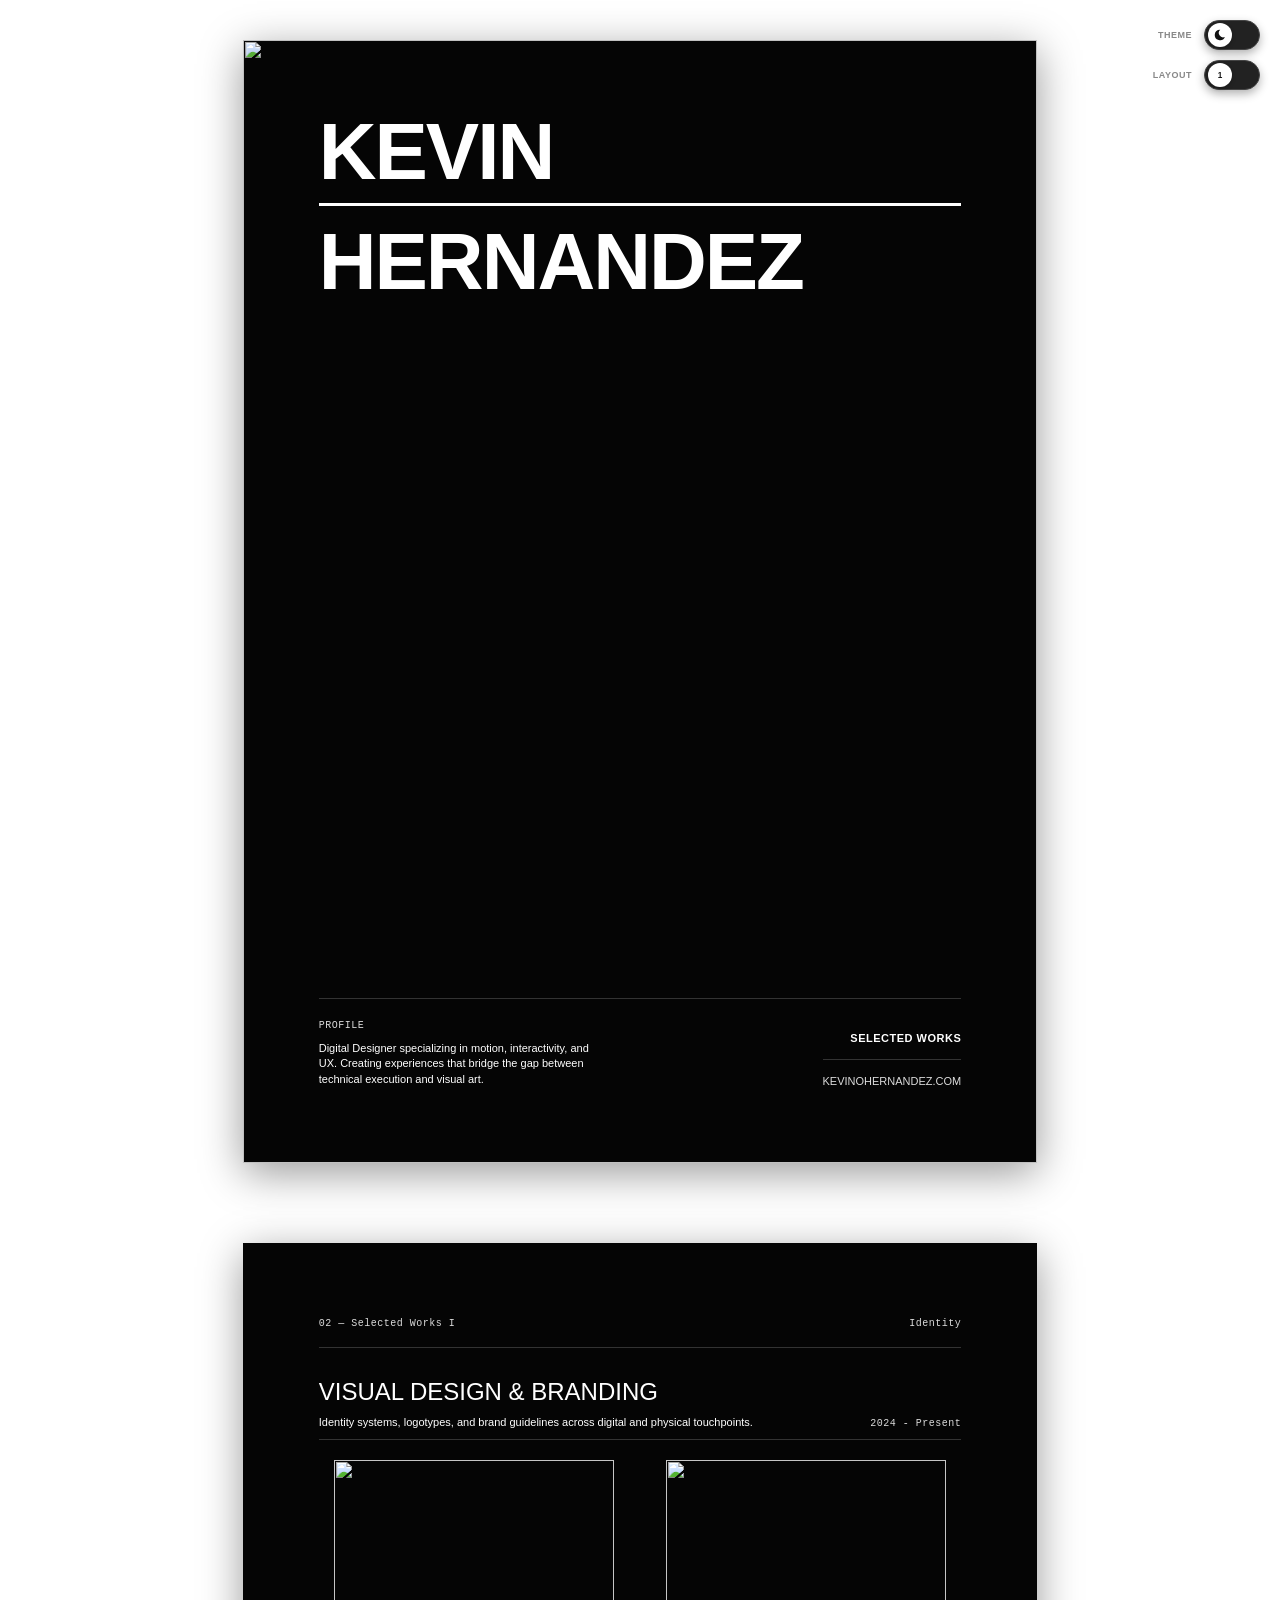
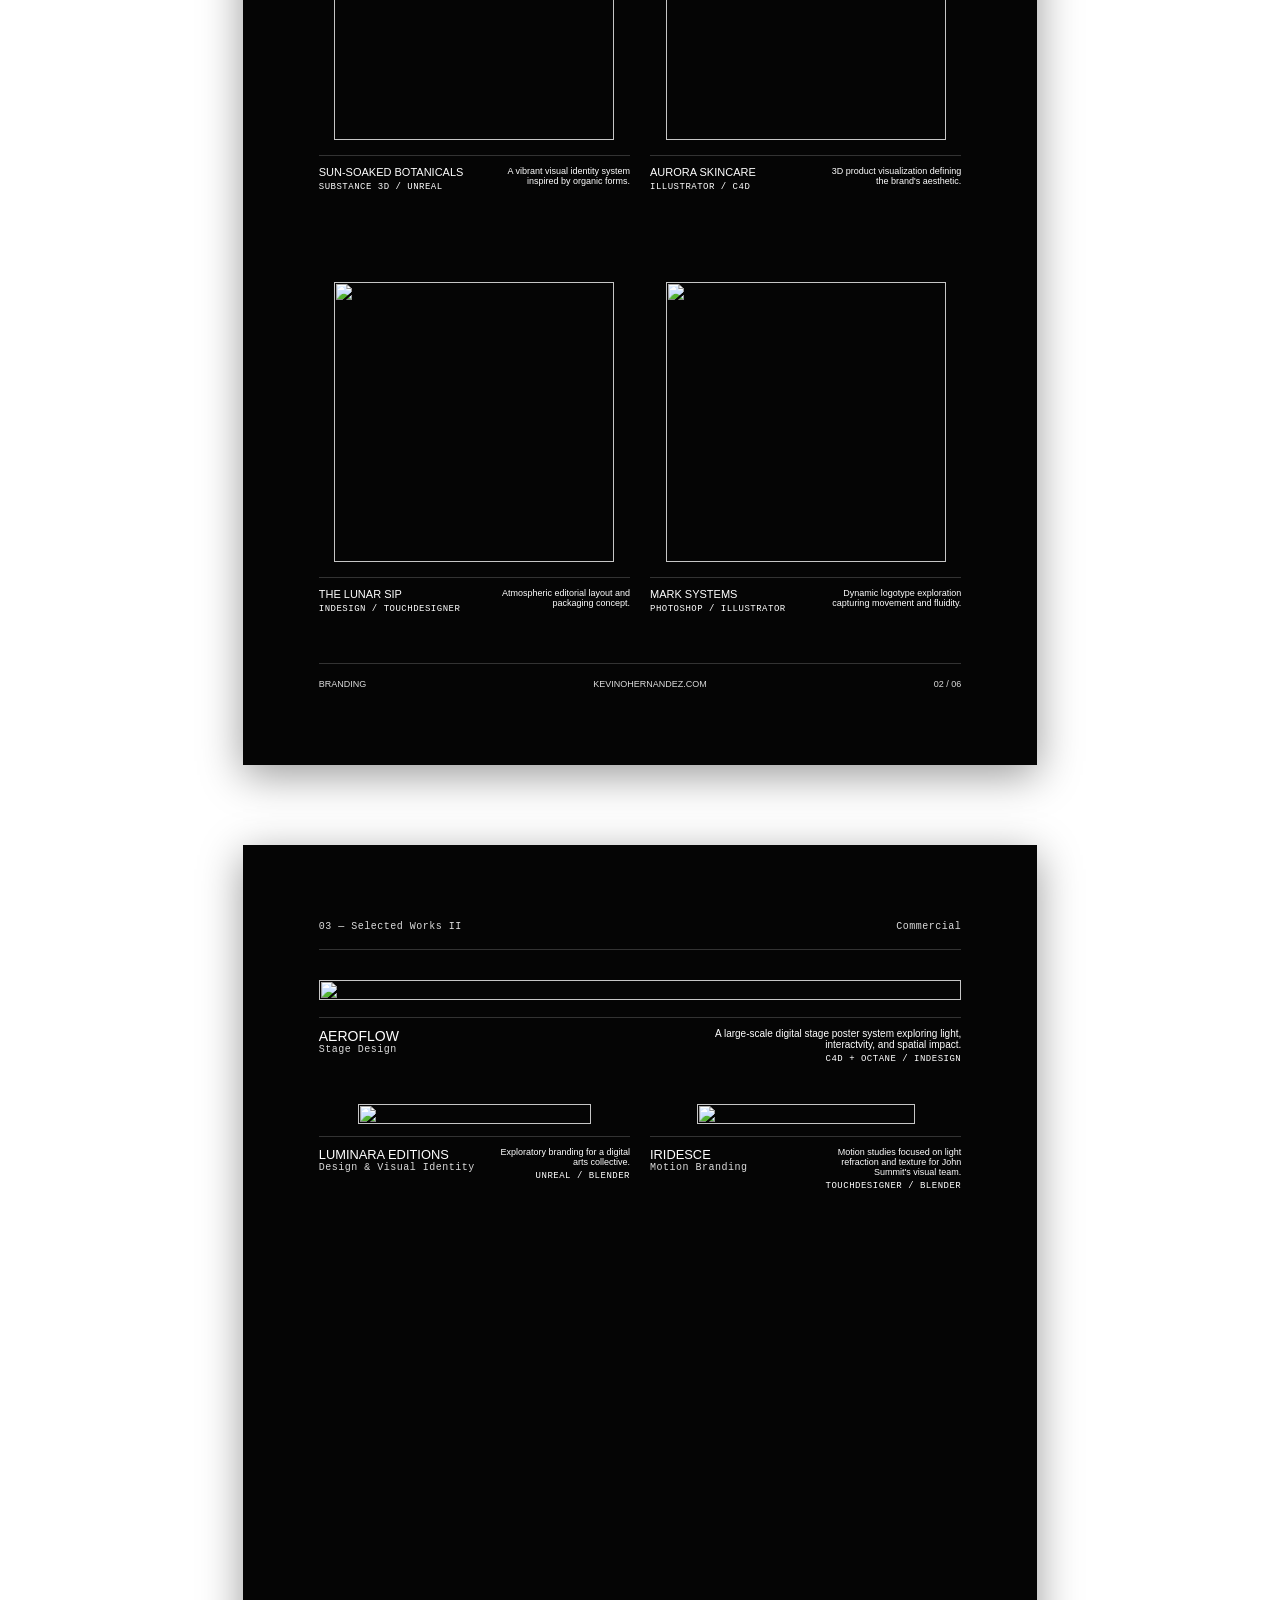
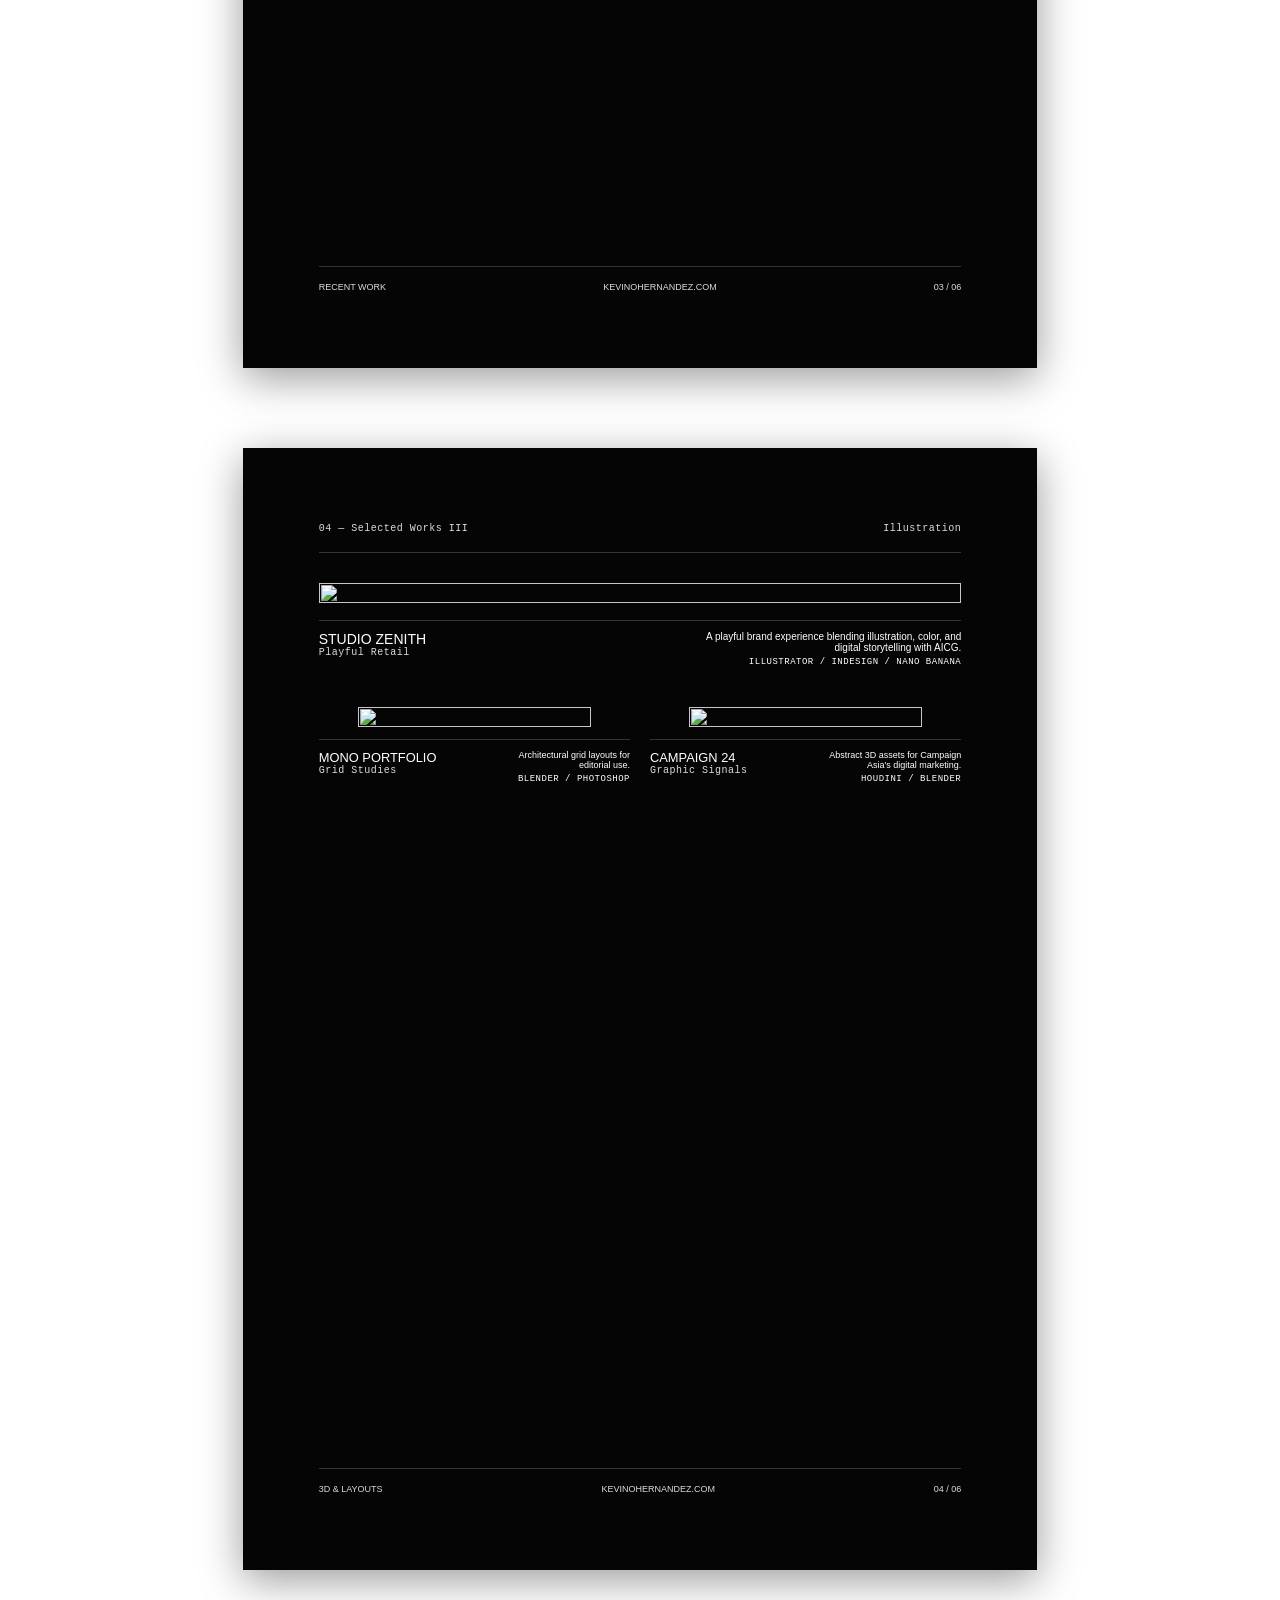
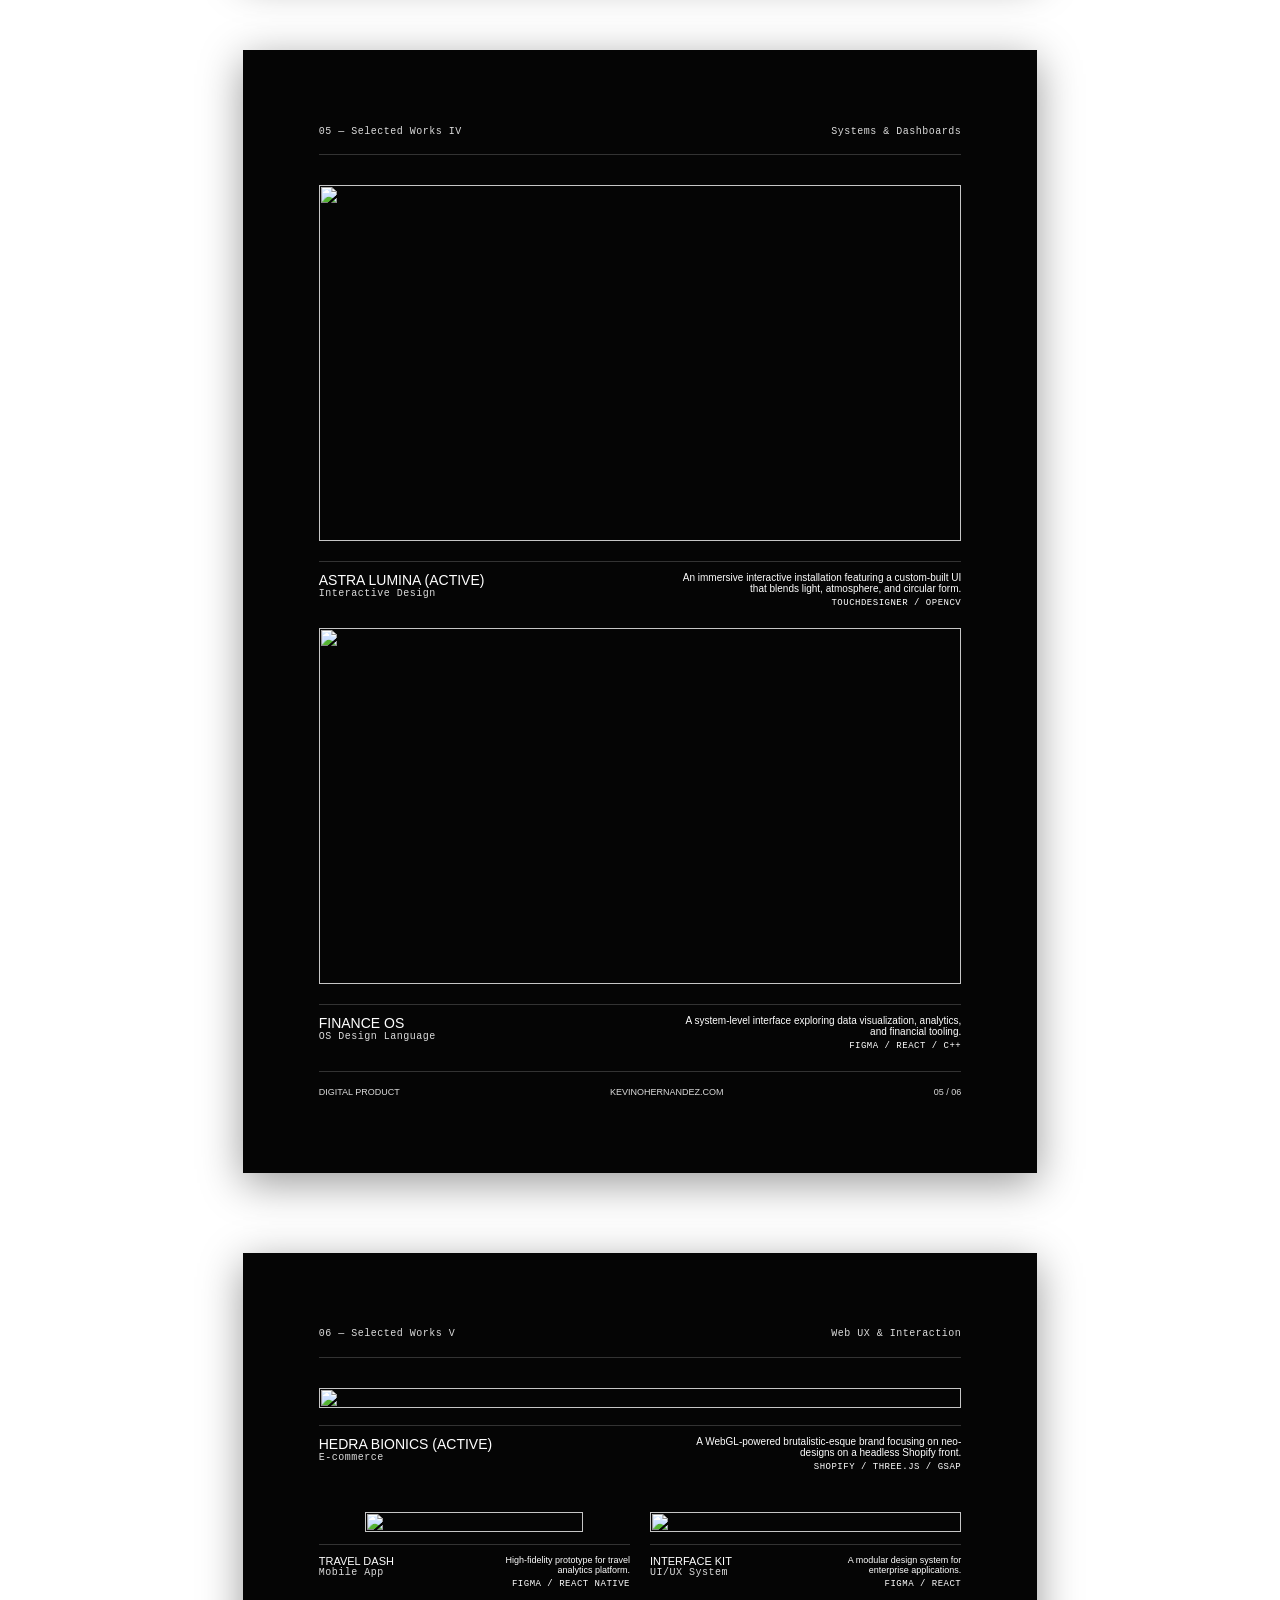
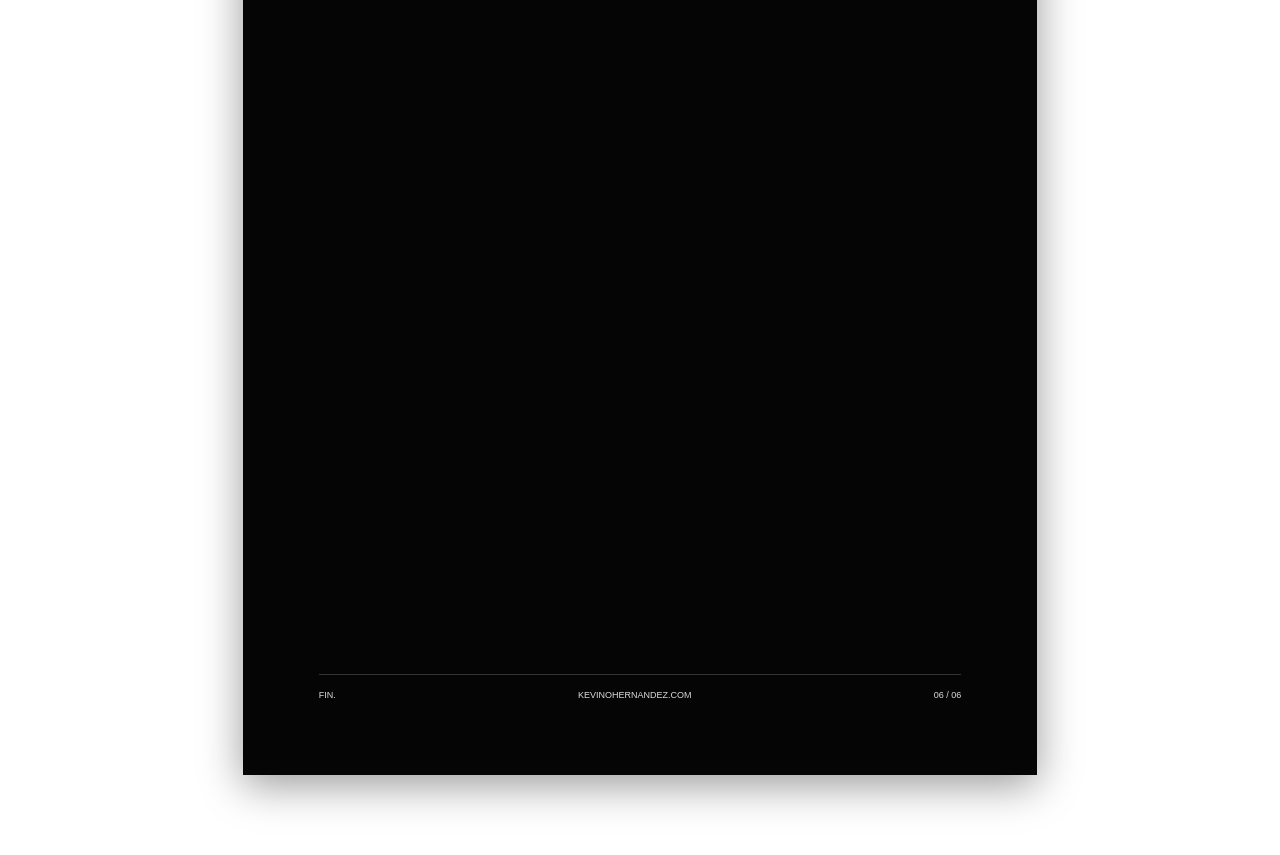
==== commit 5b2a4c0a: "Update works.html" ====
--- a/works.html
+++ b/works.html
@@ -65,9 +65,16 @@
             transition: background-color 0.5s ease, color 0.5s ease;
         }
 
-        @media screen and (min-width: 1450px) {
+        /* UPDATED MEDIA QUERY: 1025px */
+        @media screen and (min-width: 1025px) {
             input#view-toggle:checked ~ .content-wrapper {
-                flex-direction: row; flex-wrap: wrap; justify-content: center; align-items: flex-start; gap: 40px; padding-top: 40px;
+                /* Changed to Grid to enforce exactly 2 columns */
+                display: grid;
+                grid-template-columns: repeat(2, max-content);
+                justify-content: center;
+                align-items: start;
+                gap: 40px; 
+                padding-top: 40px;
             }
             input#view-toggle:checked ~ .content-wrapper .page { margin: 0; }
         }
@@ -138,7 +145,8 @@
         .theme-toggle-wrapper { top: 20px; }
         .view-toggle-wrapper { top: 60px; display: none; }
 
-        @media screen and (min-width: 1450px) { .view-toggle-wrapper { display: flex; } }
+        /* UPDATED MEDIA QUERY FOR TOGGLE VISIBILITY: 1025px */
+        @media screen and (min-width: 1025px) { .view-toggle-wrapper { display: flex; } }
 
         input#theme-toggle:checked ~ .theme-toggle-wrapper .toggle-btn,
         input#theme-toggle:checked ~ .view-toggle-wrapper .toggle-btn {
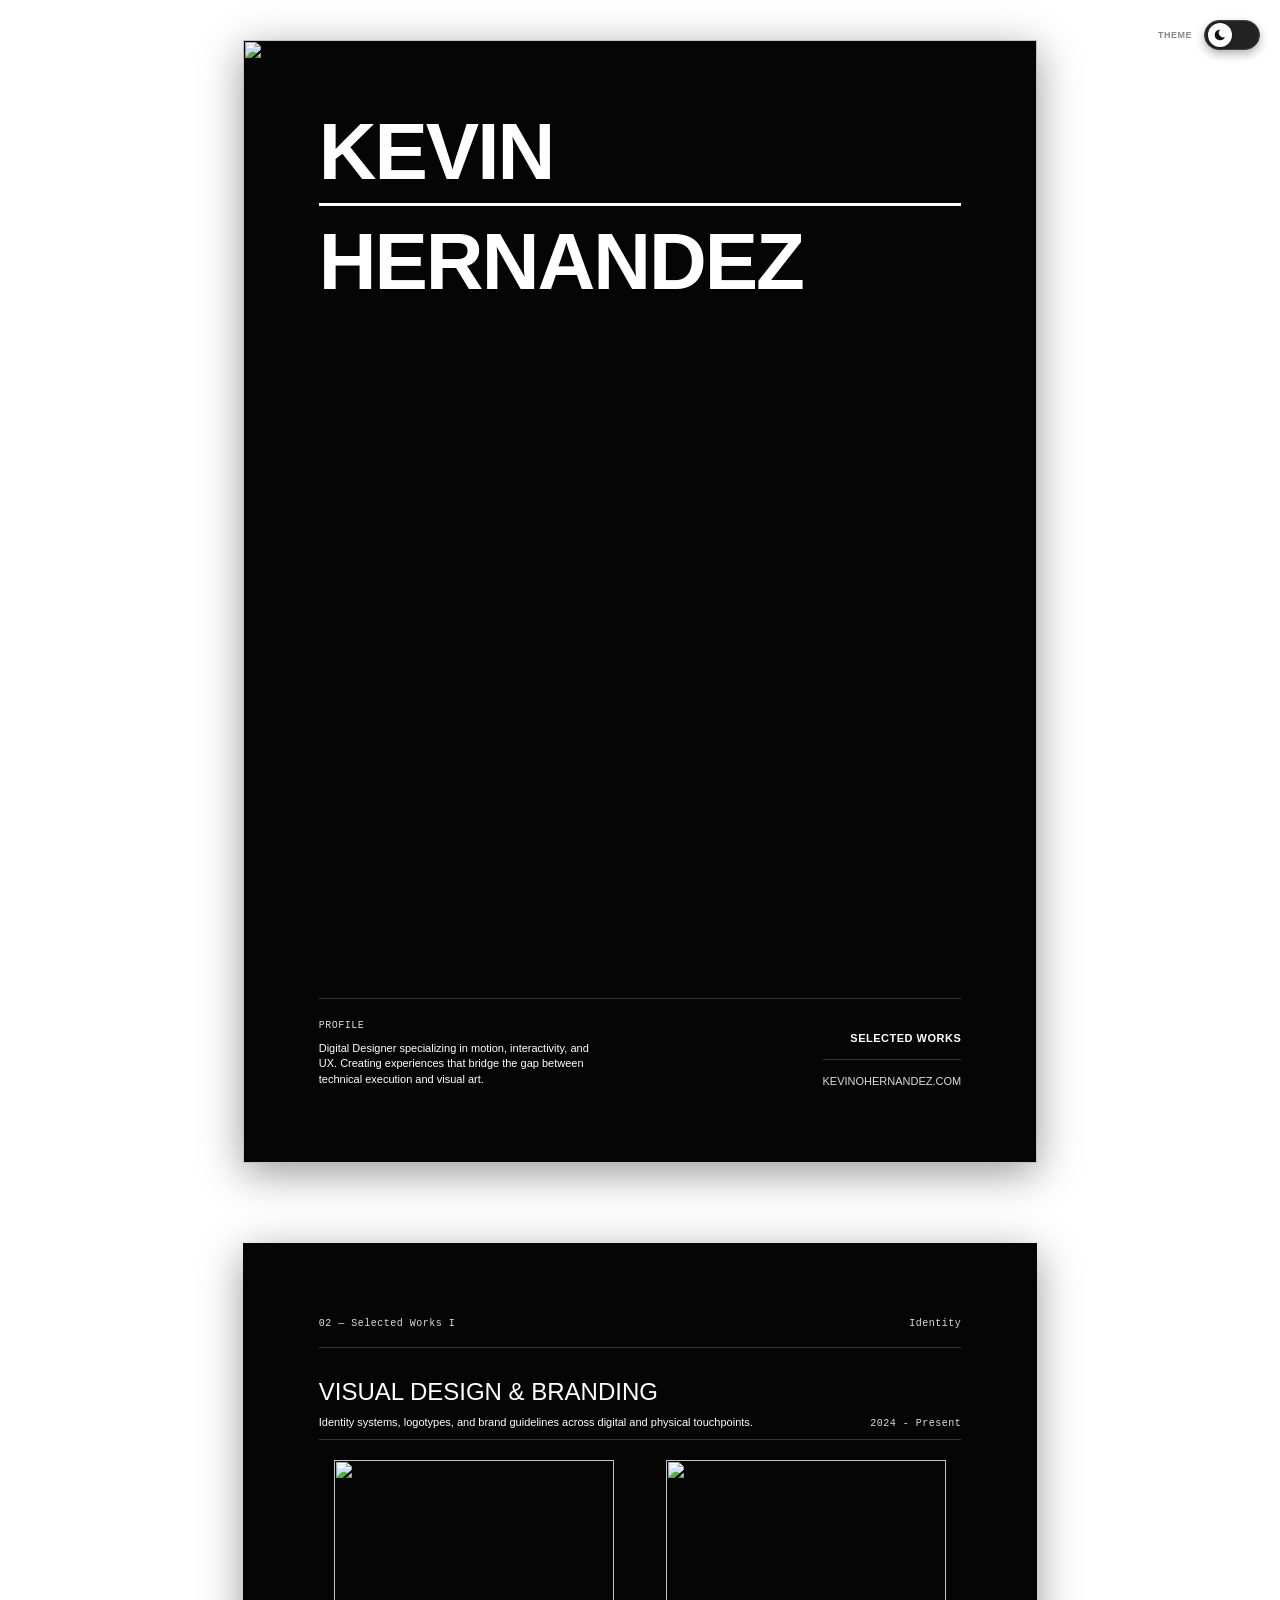
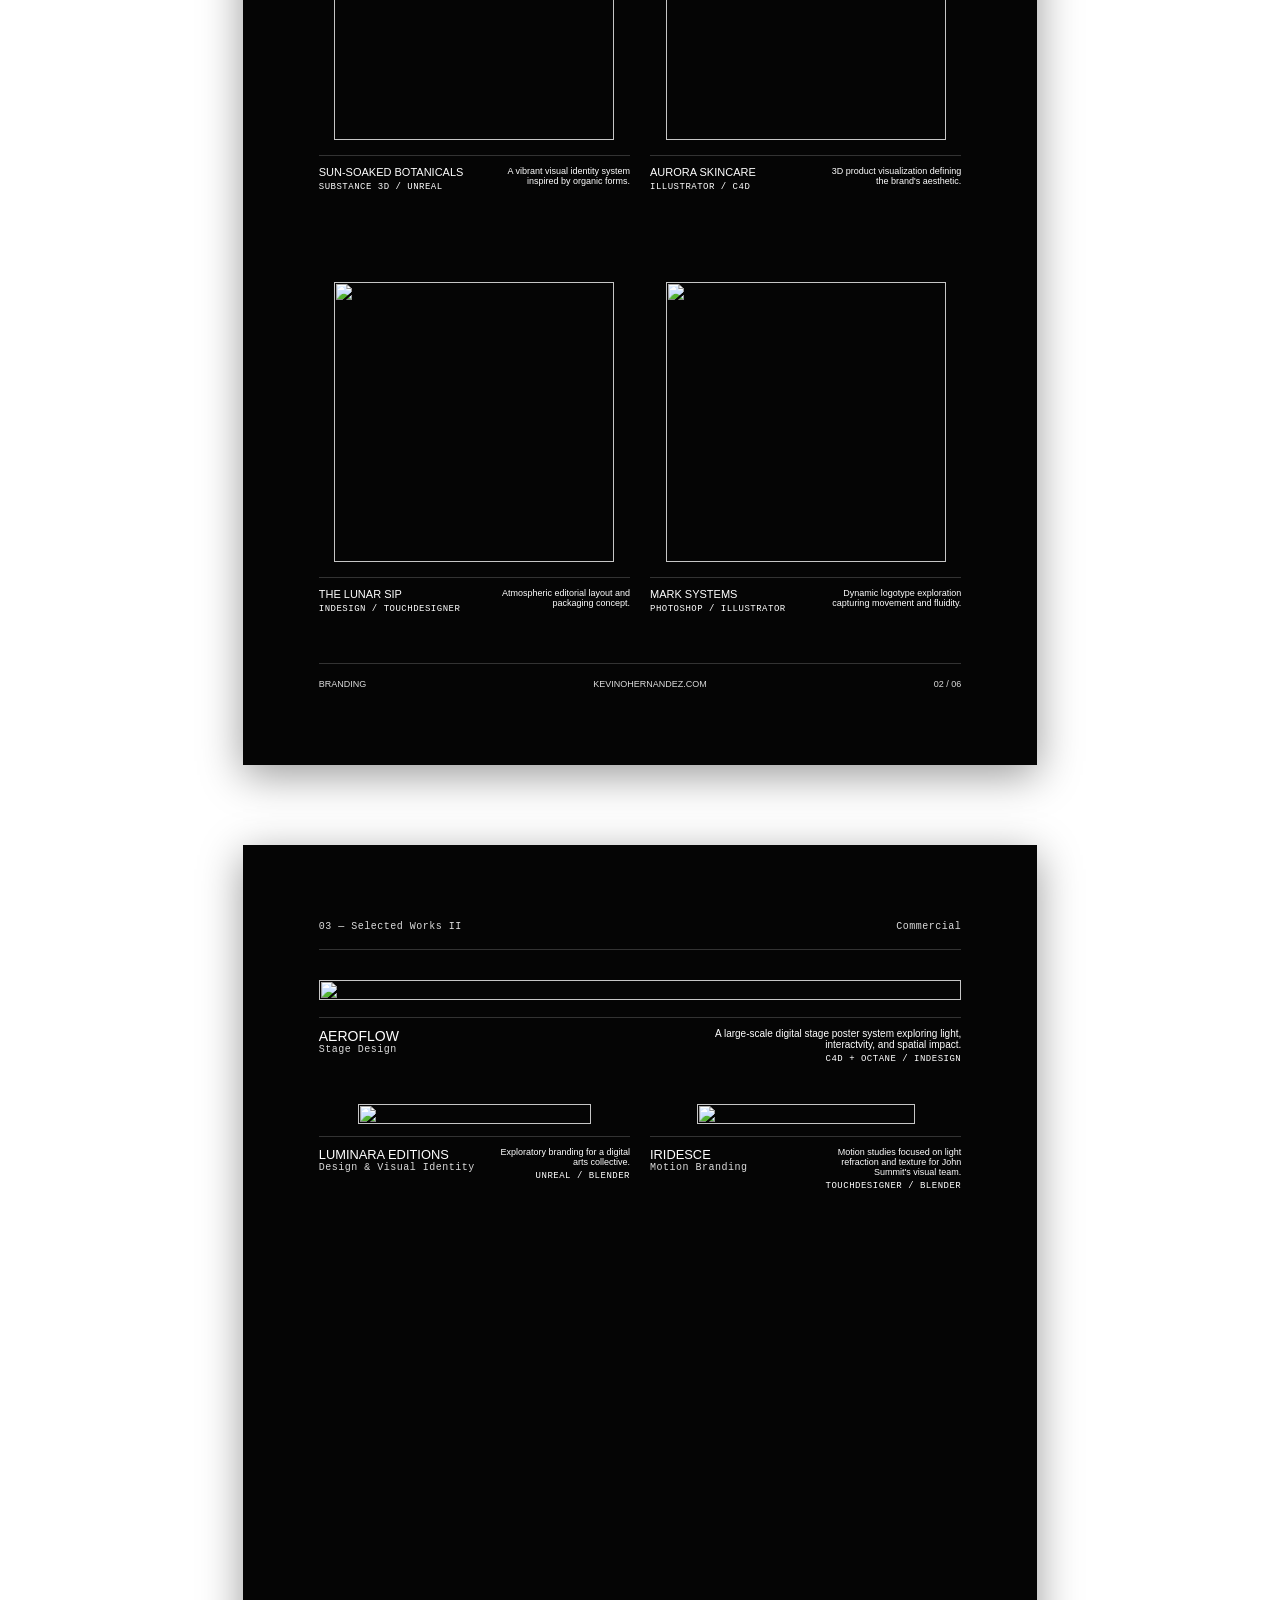
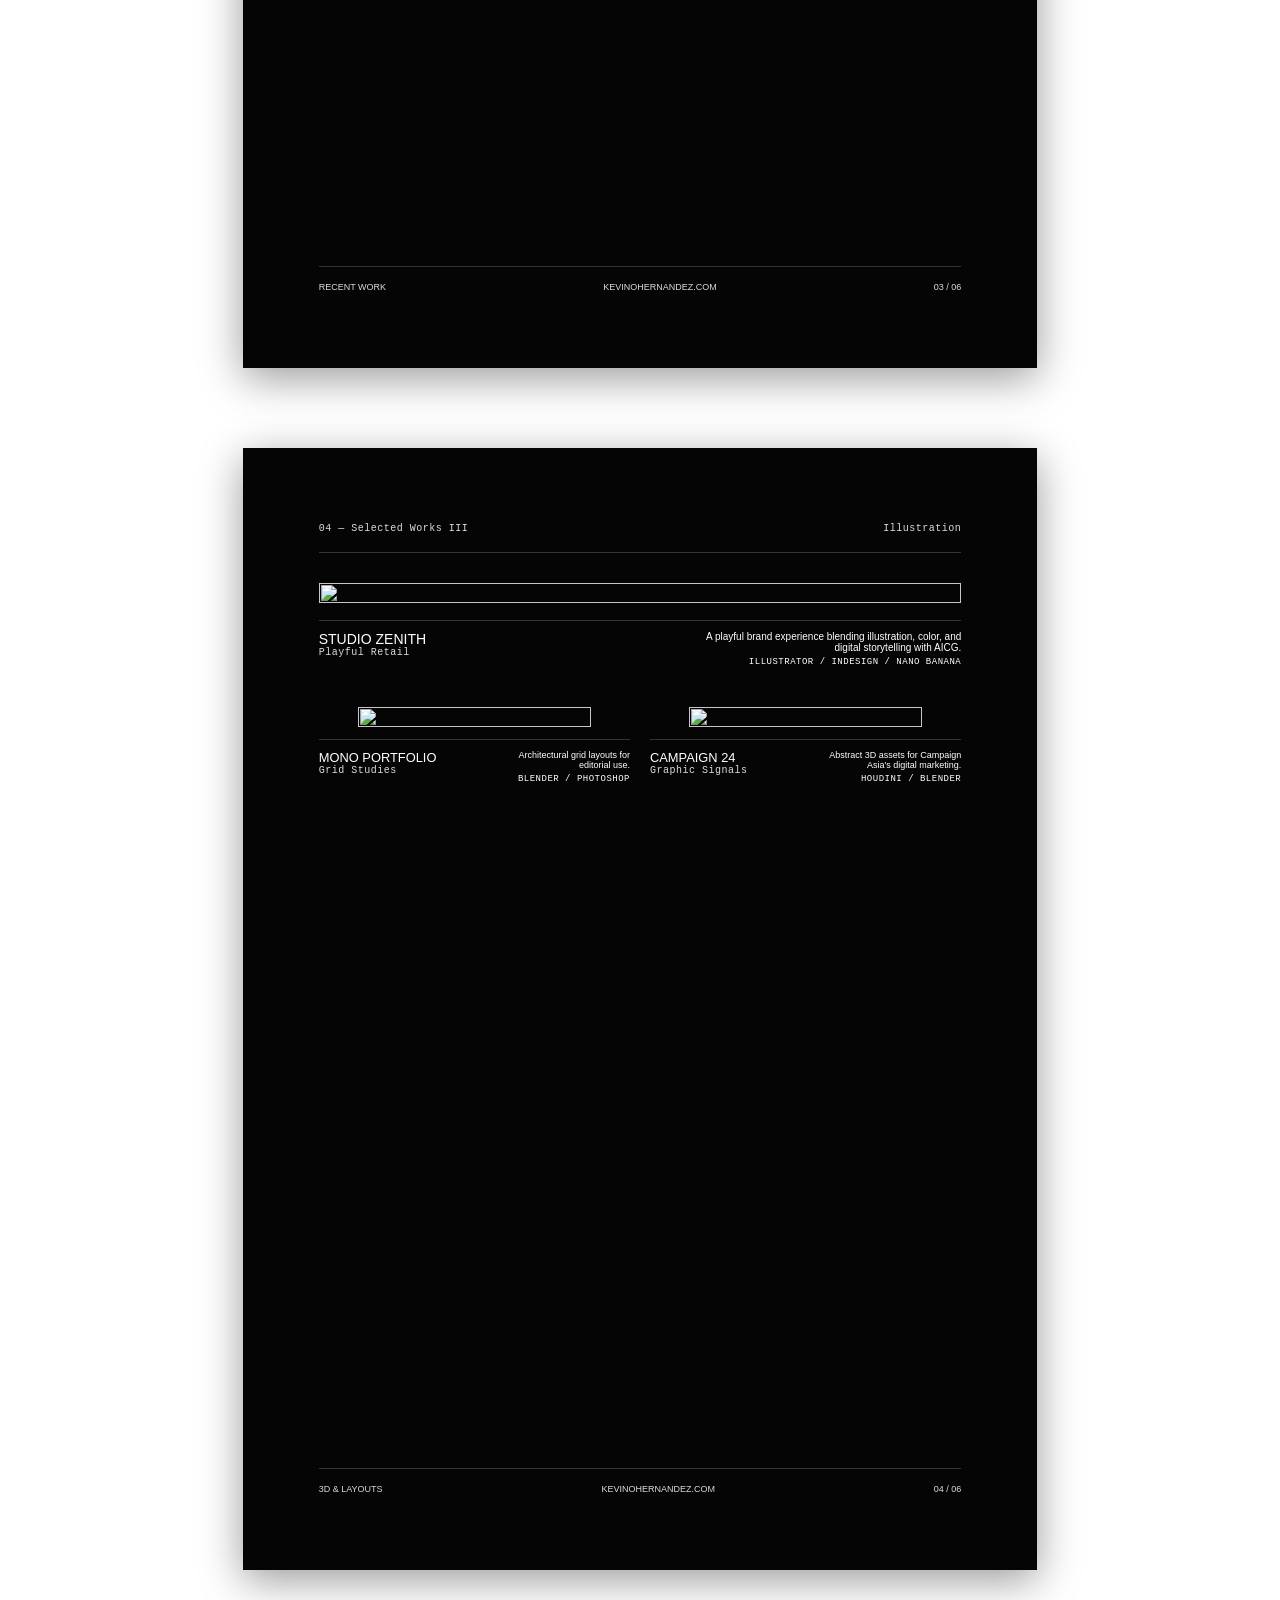
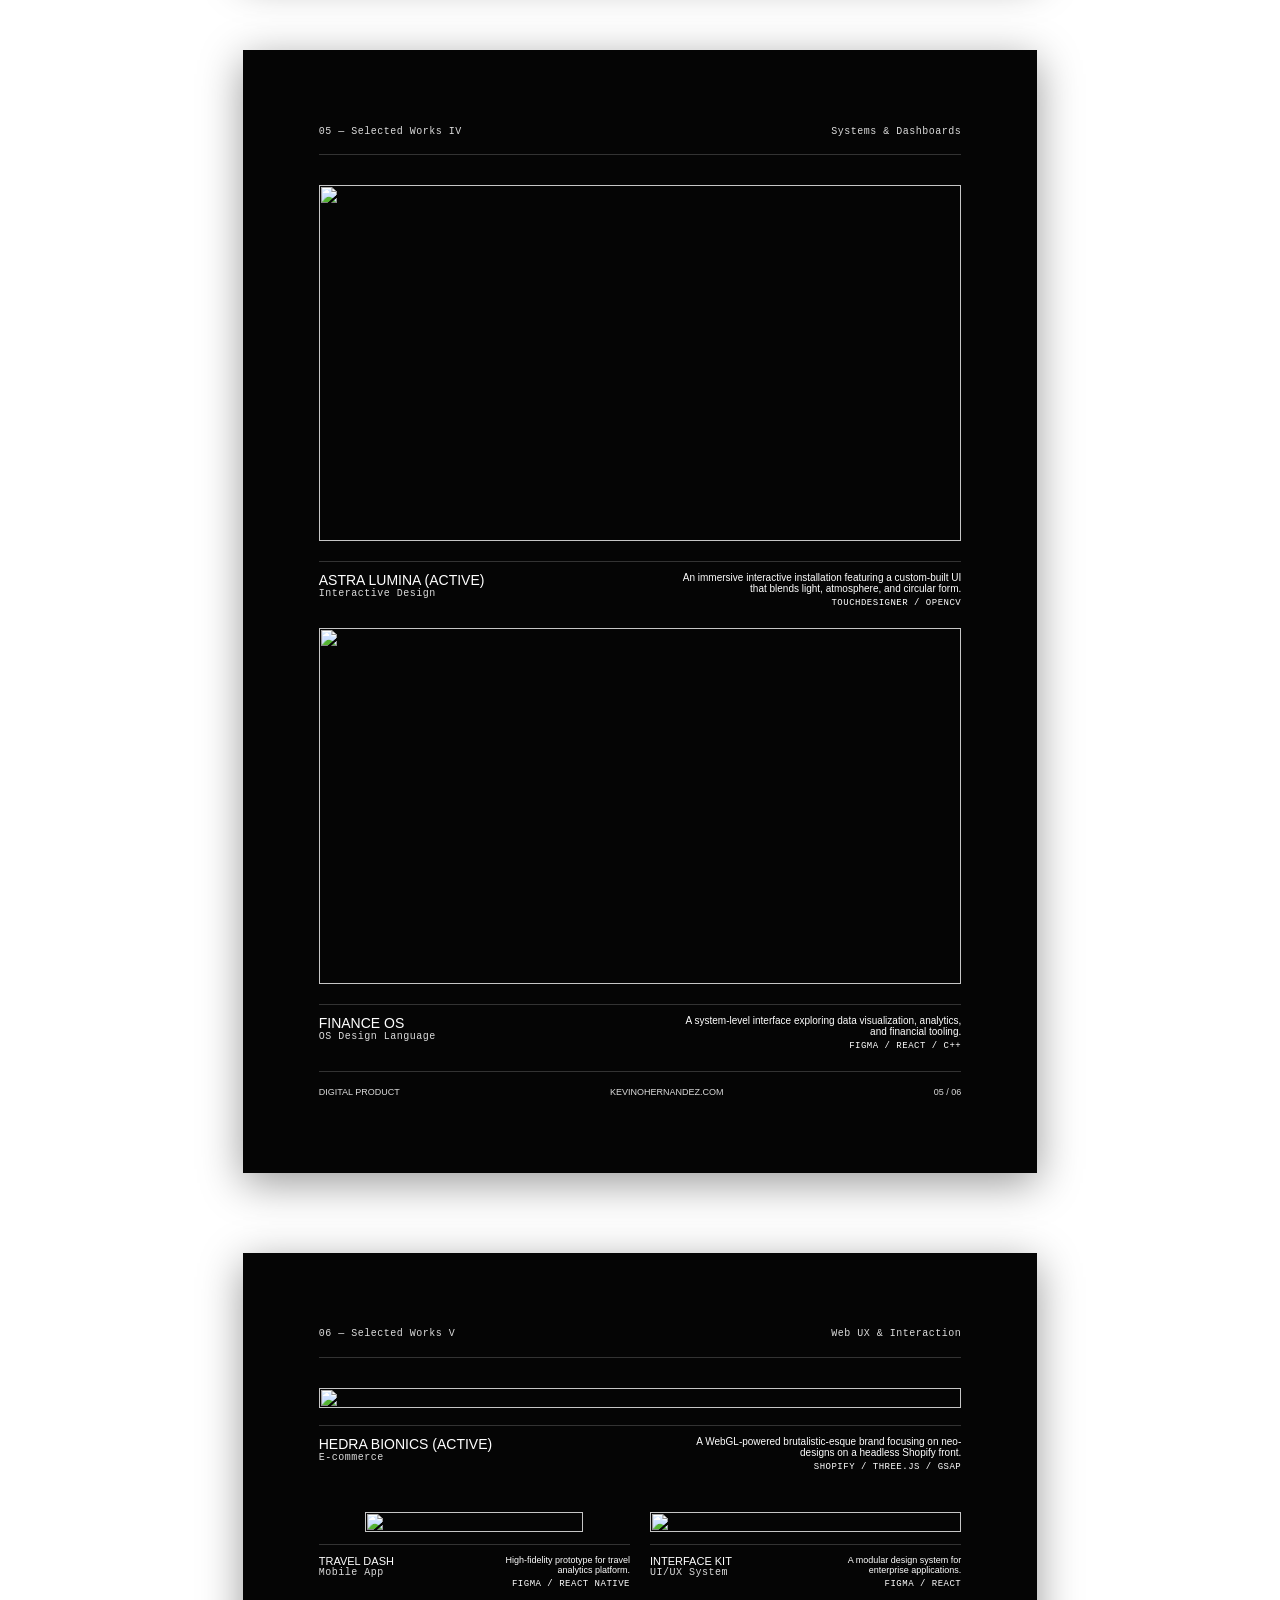
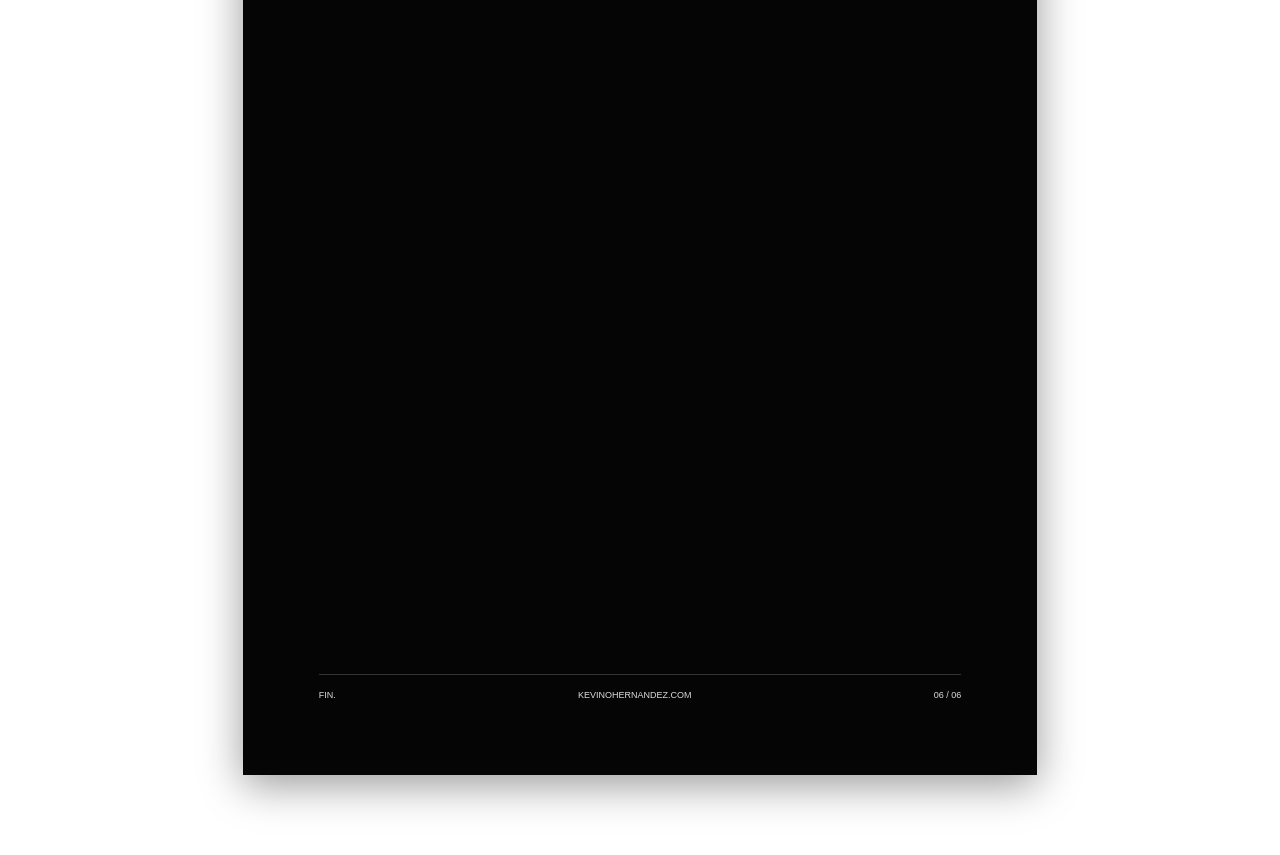
==== commit caca7d49: "Update works.html" ====
--- a/works.html
+++ b/works.html
@@ -65,16 +65,9 @@
             transition: background-color 0.5s ease, color 0.5s ease;
         }
 
-        /* UPDATED MEDIA QUERY: 1025px */
-        @media screen and (min-width: 1025px) {
+        @media screen and (min-width: 1450px) {
             input#view-toggle:checked ~ .content-wrapper {
-                /* Changed to Grid to enforce exactly 2 columns */
-                display: grid;
-                grid-template-columns: repeat(2, max-content);
-                justify-content: center;
-                align-items: start;
-                gap: 40px; 
-                padding-top: 40px;
+                flex-direction: row; flex-wrap: wrap; justify-content: center; align-items: flex-start; gap: 40px; padding-top: 40px;
             }
             input#view-toggle:checked ~ .content-wrapper .page { margin: 0; }
         }
@@ -145,8 +138,7 @@
         .theme-toggle-wrapper { top: 20px; }
         .view-toggle-wrapper { top: 60px; display: none; }
 
-        /* UPDATED MEDIA QUERY FOR TOGGLE VISIBILITY: 1025px */
-        @media screen and (min-width: 1025px) { .view-toggle-wrapper { display: flex; } }
+        @media screen and (min-width: 1450px) { .view-toggle-wrapper { display: flex; } }
 
         input#theme-toggle:checked ~ .theme-toggle-wrapper .toggle-btn,
         input#theme-toggle:checked ~ .view-toggle-wrapper .toggle-btn {
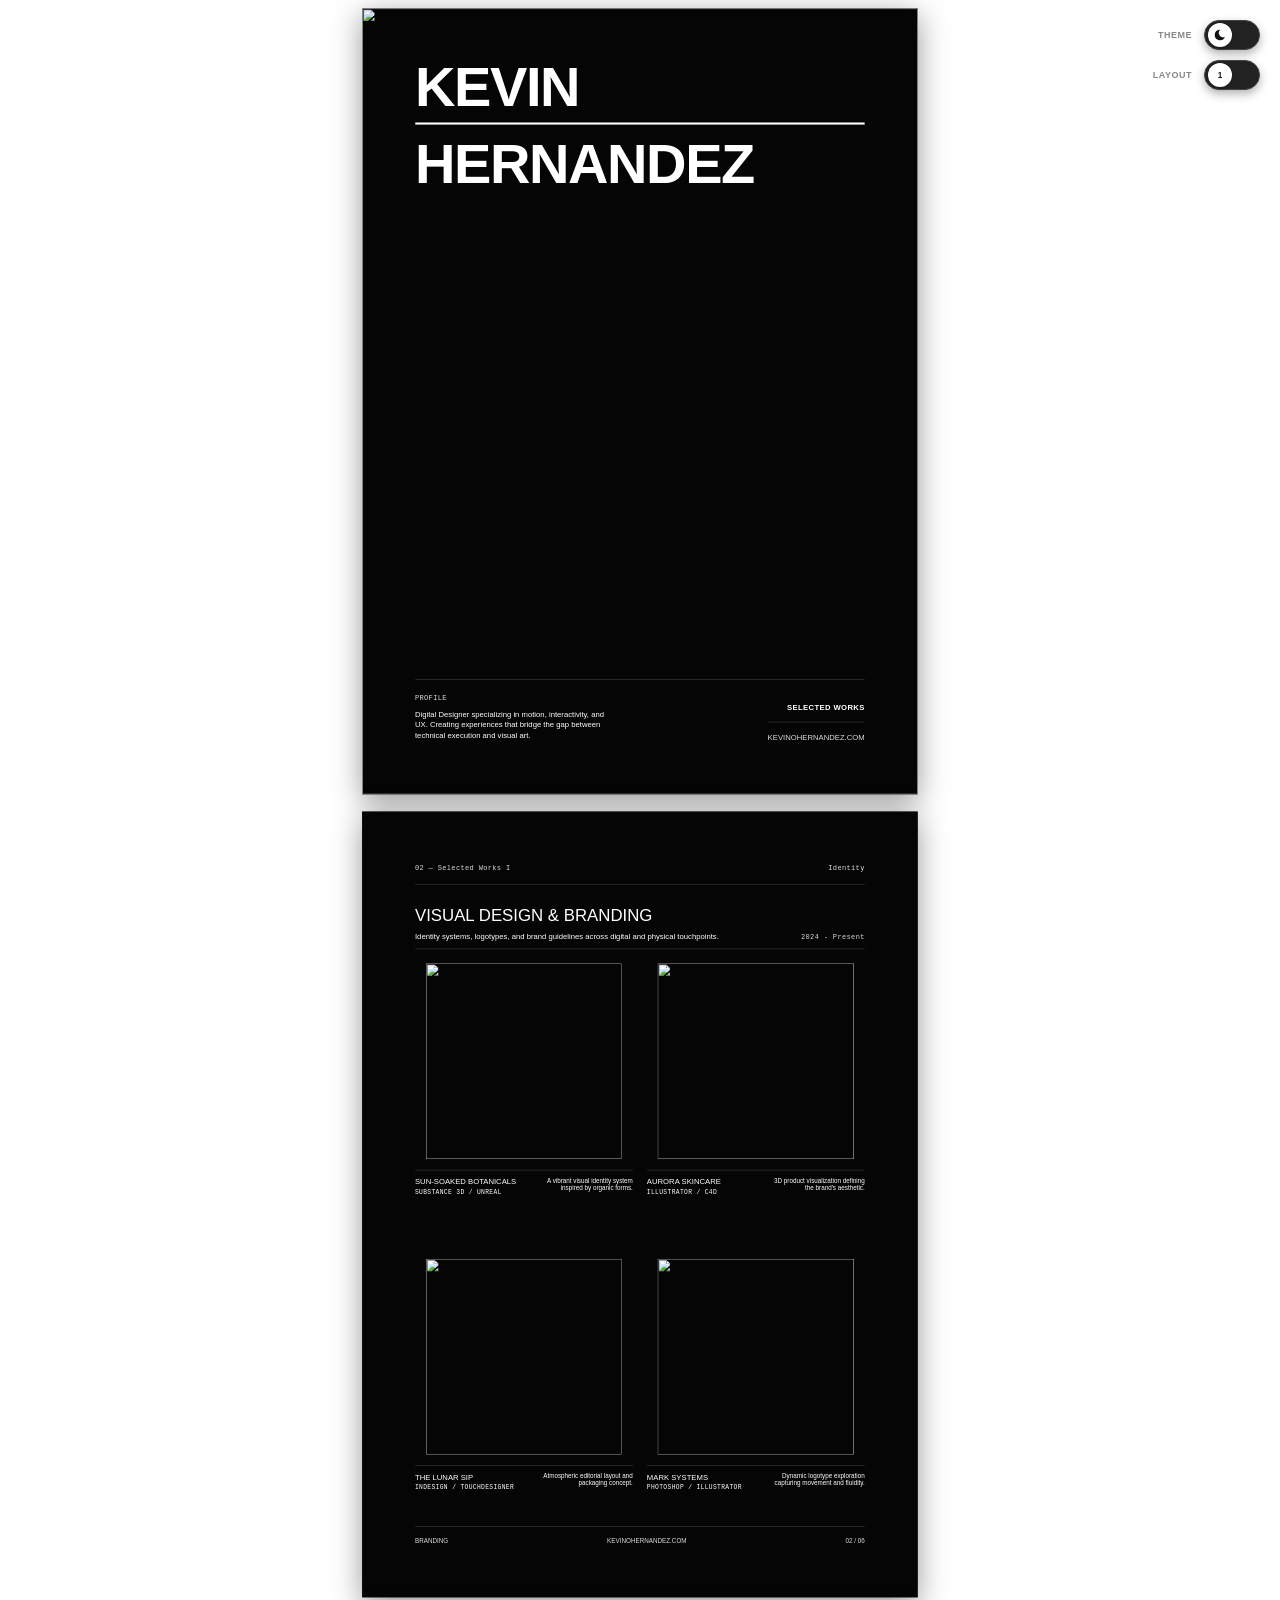
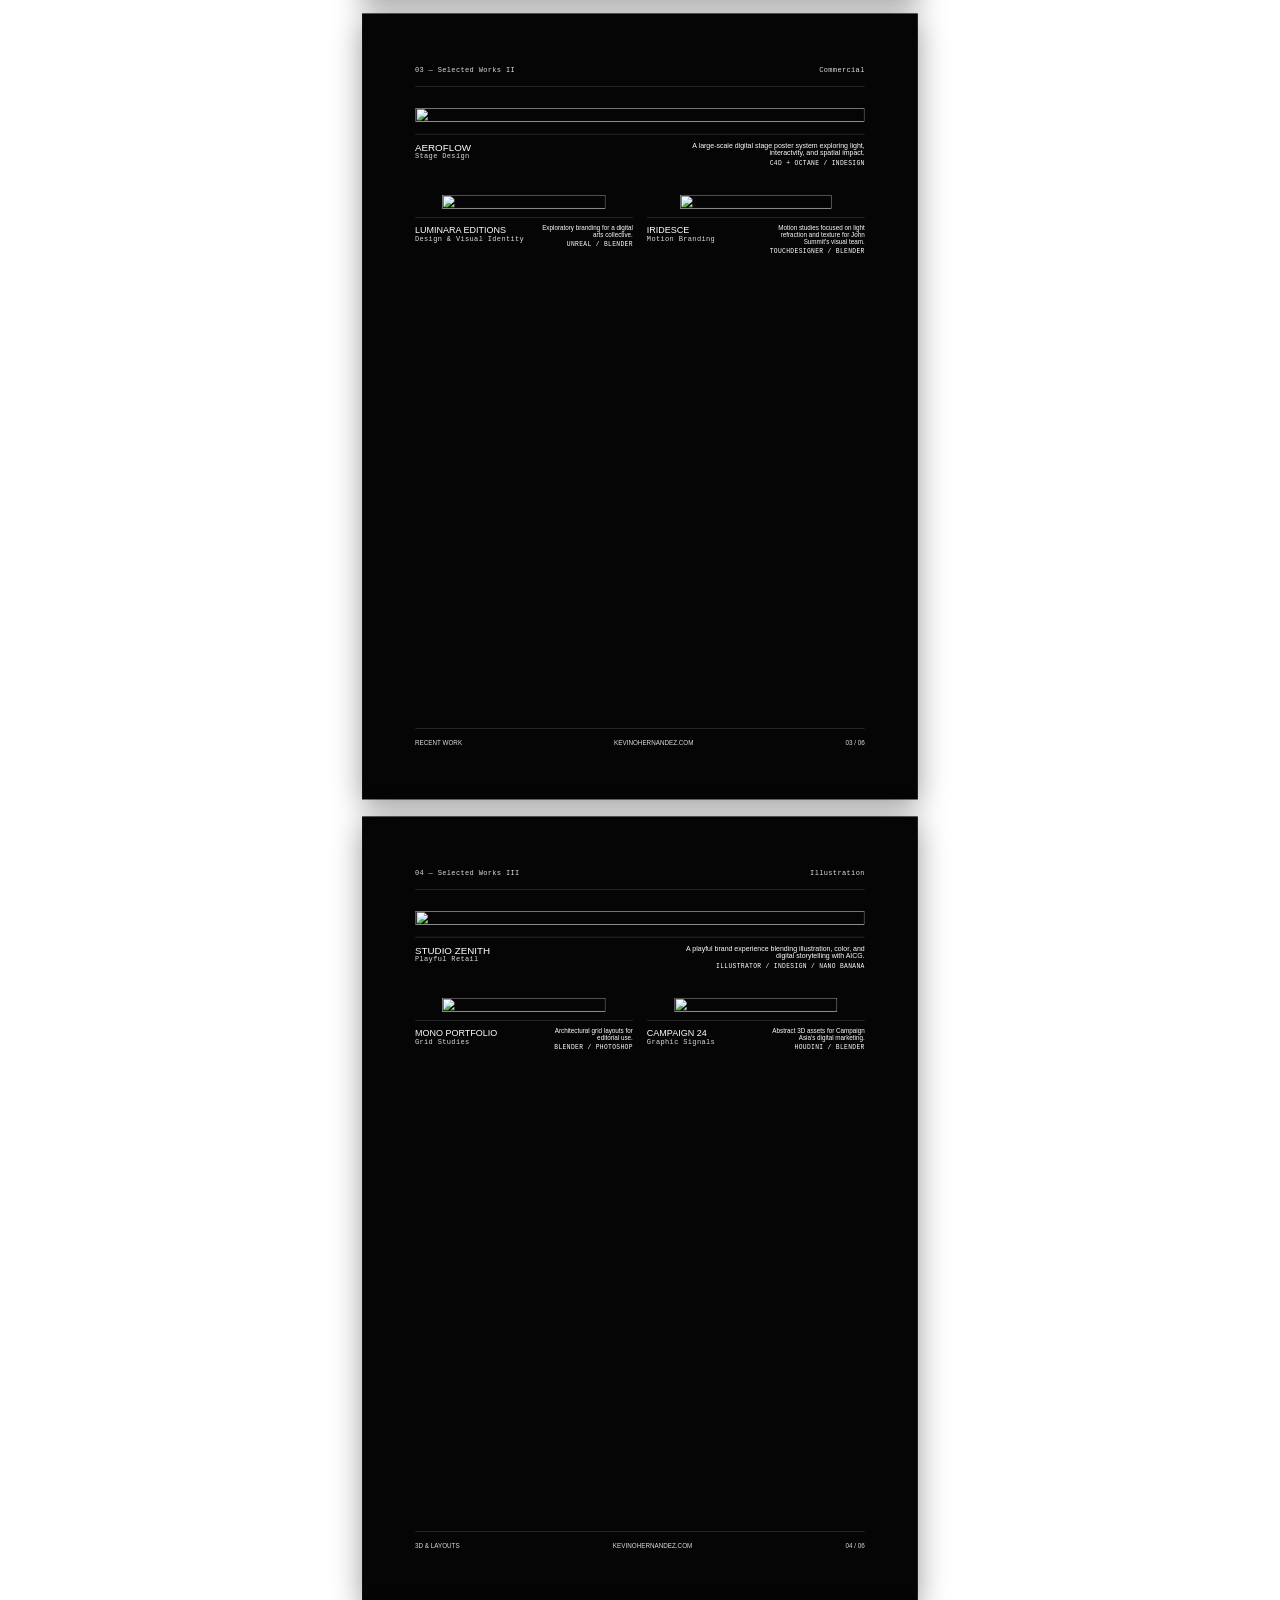
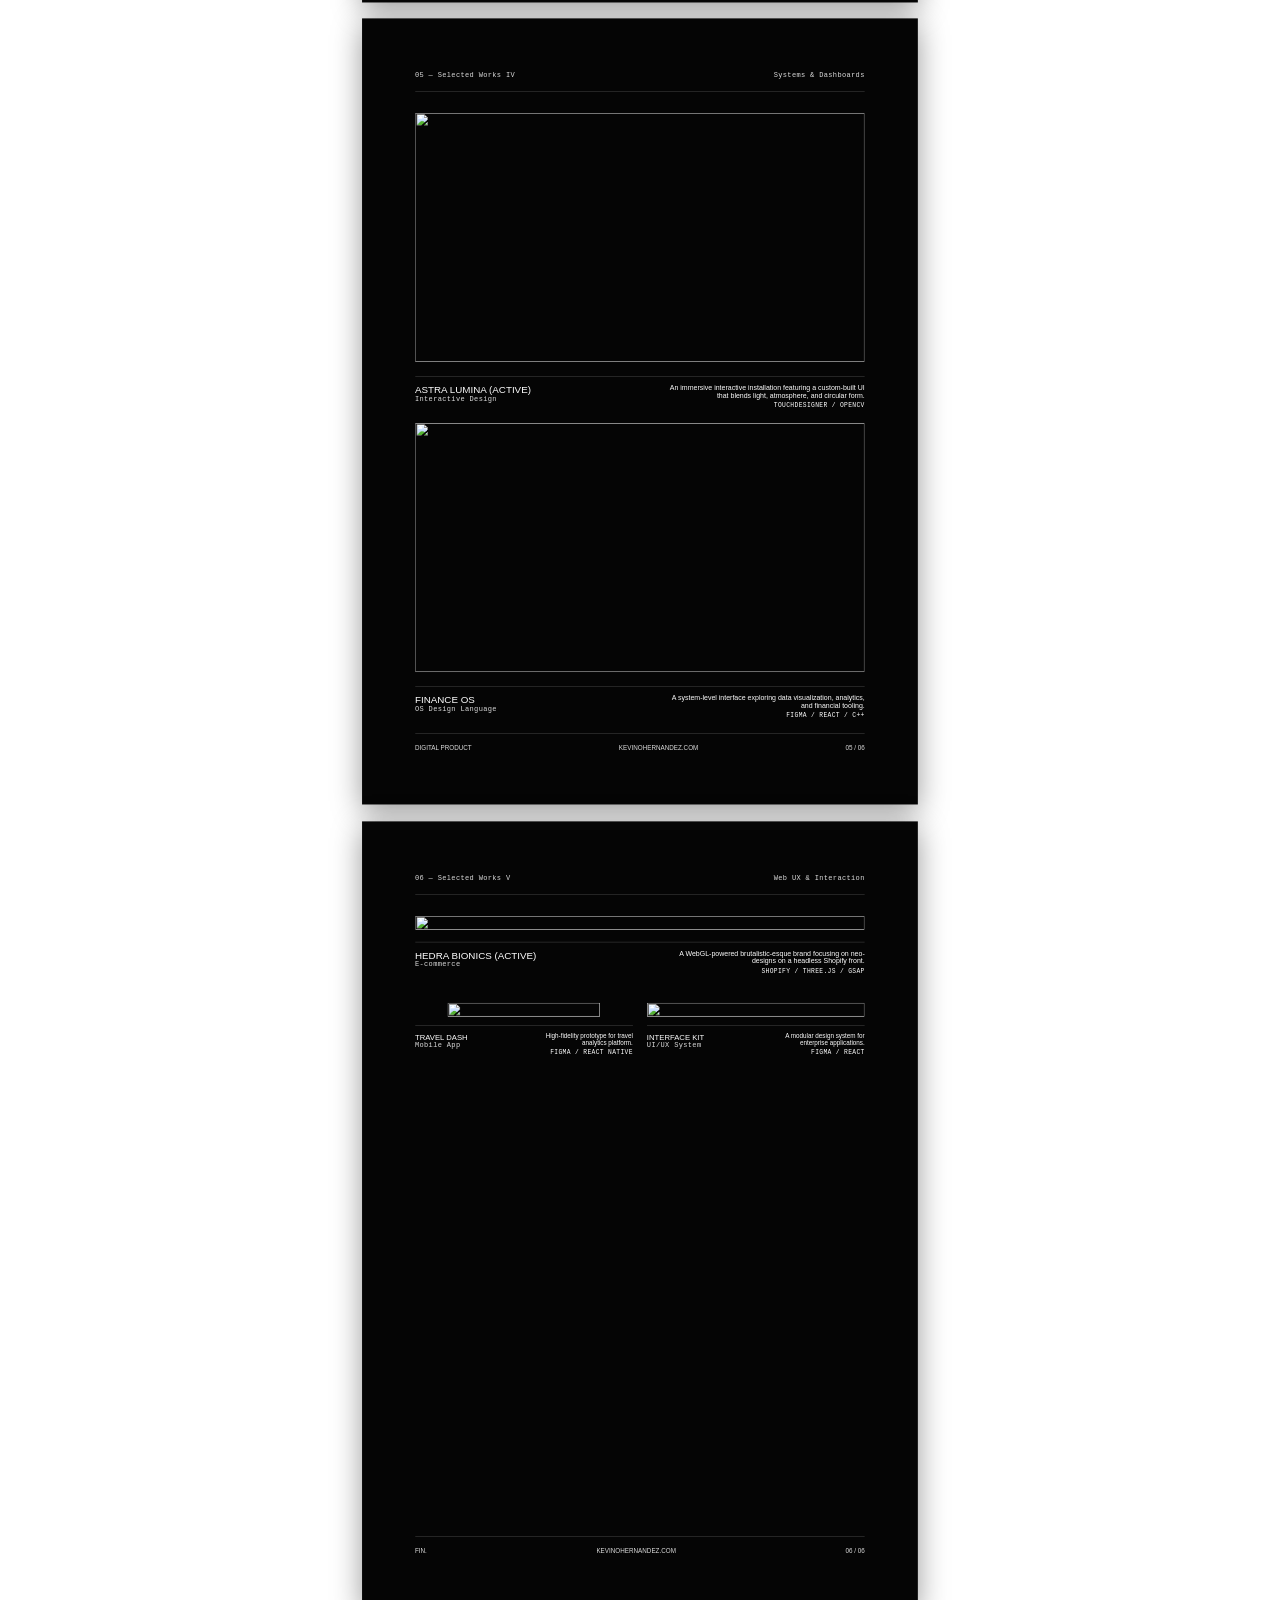
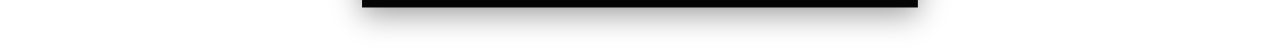
==== commit 0778e356: "Update works.html" ====
--- a/works.html
+++ b/works.html
@@ -65,18 +65,33 @@
             transition: background-color 0.5s ease, color 0.5s ease;
         }
 
-        @media screen and (min-width: 1450px) {
+        /* --- FIXED: LAYOUT GRID LOGIC --- */
+        @media screen and (min-width: 1025px) {
             input#view-toggle:checked ~ .content-wrapper {
-                flex-direction: row; flex-wrap: wrap; justify-content: center; align-items: flex-start; gap: 40px; padding-top: 40px;
+                flex-direction: row; 
+                flex-wrap: wrap; 
+                justify-content: center; 
+                align-items: flex-start; 
+                gap: 90px; 
+                padding-top: 0px;
             }
-            input#view-toggle:checked ~ .content-wrapper .page { margin: 0; }
+            
+            /* Logic to scale pages down so they fit side-by-side */
+            input#view-toggle:checked ~ .content-wrapper .page { 
+                margin: -160px;
+                width: calc(55% - 0px); /* Fill half screen minus gap */
+                max-width: 210mm;        /* Don't exceed A4 size */
+                height: auto;            /* Allow height to adjust */
+                aspect-ratio: 210/297;   /* Maintain A4 proportions */
+            }
         }
 
         .page {
-            width: 210mm; height: 297mm; padding: 20mm; margin: 40px auto;
+            width: 210mm; height: 297mm; padding: 20mm; margin: -160px auto;
             background-color: var(--bg-color); position: relative; overflow: hidden;
             display: flex; flex-direction: column; box-shadow: var(--page-shadow);
             transition: background-color 0.5s ease, box-shadow 0.5s ease;
+          transform: scale(0.7);
         }
 
         /* --- TEXT & IMAGES --- */
@@ -138,7 +153,9 @@
         .theme-toggle-wrapper { top: 20px; }
         .view-toggle-wrapper { top: 60px; display: none; }
 
-        @media screen and (min-width: 1450px) { .view-toggle-wrapper { display: flex; } }
+        /* --- FIXED: BUTTON VISIBILITY --- */
+        /* Changed from 1450px to 1025px to show button on standard laptops */
+        @media screen and (min-width: 1025px) { .view-toggle-wrapper { display: flex; } }
 
         input#theme-toggle:checked ~ .theme-toggle-wrapper .toggle-btn,
         input#theme-toggle:checked ~ .view-toggle-wrapper .toggle-btn {
@@ -248,7 +265,7 @@
                     <text x="50%" y="54%" dominant-baseline="middle" text-anchor="middle" font-family="Arial, sans-serif" font-weight="bold" font-size="14">1</text>
                 </svg>
                 <svg class="toggle-icon icon-two" viewBox="0 0 24 24">
-                     <text x="50%" y="54%" dominant-baseline="middle" text-anchor="middle" font-family="Arial, sans-serif" font-weight="bold" font-size="14">2</text>
+                      <text x="50%" y="54%" dominant-baseline="middle" text-anchor="middle" font-family="Arial, sans-serif" font-weight="bold" font-size="14">2</text>
                 </svg>
             </div>
         </div>
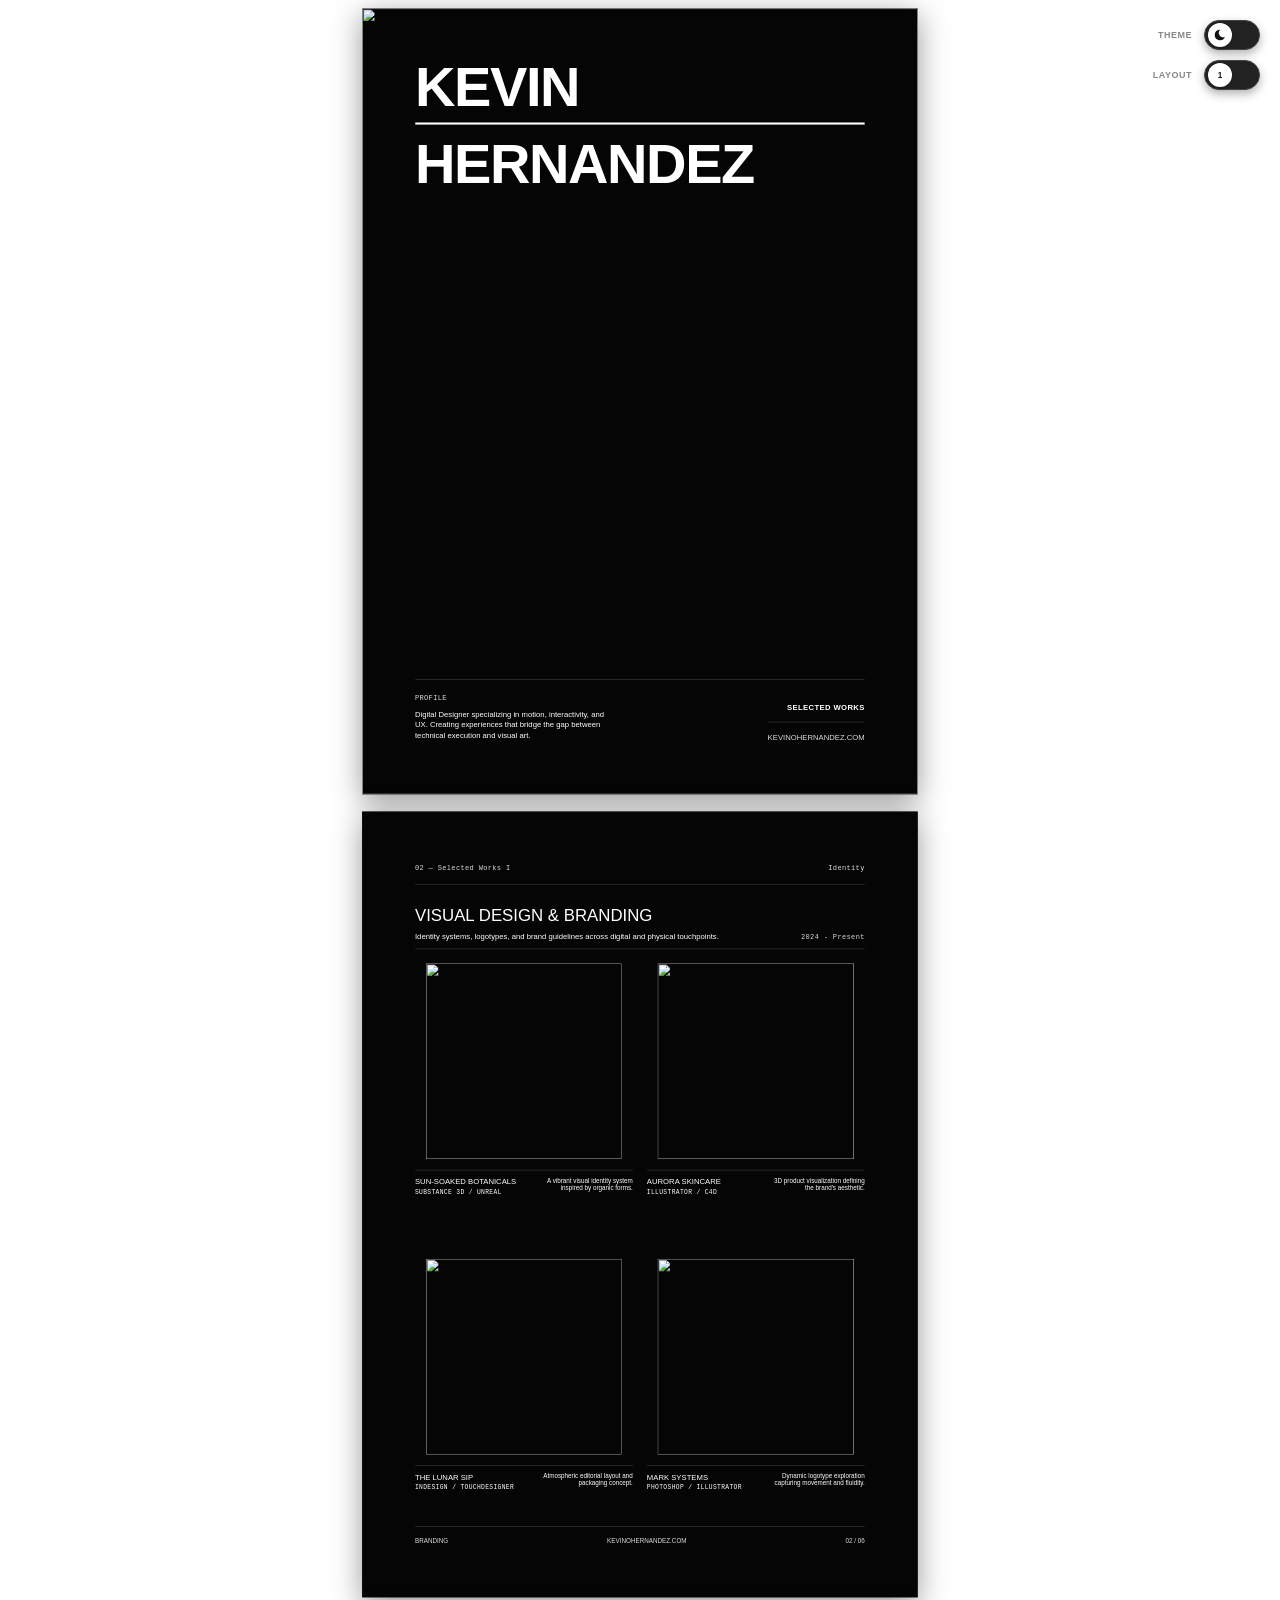
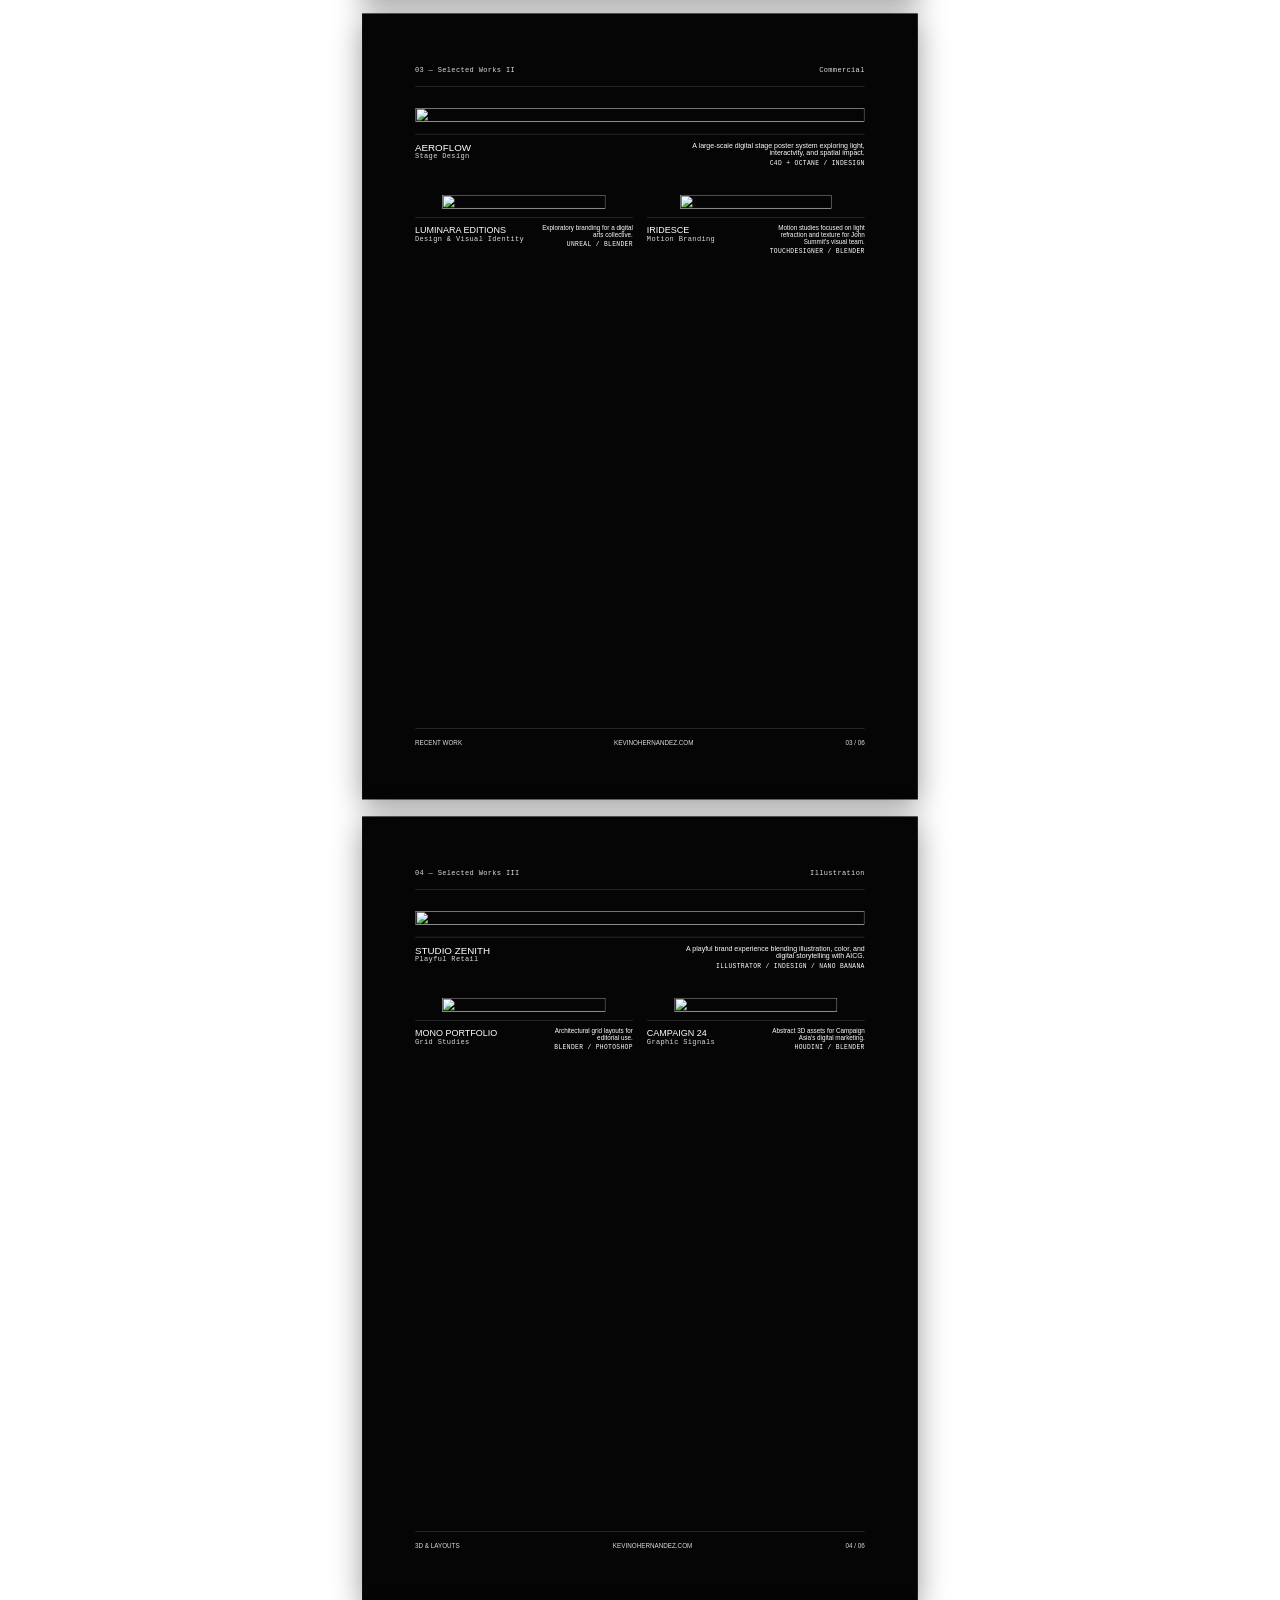
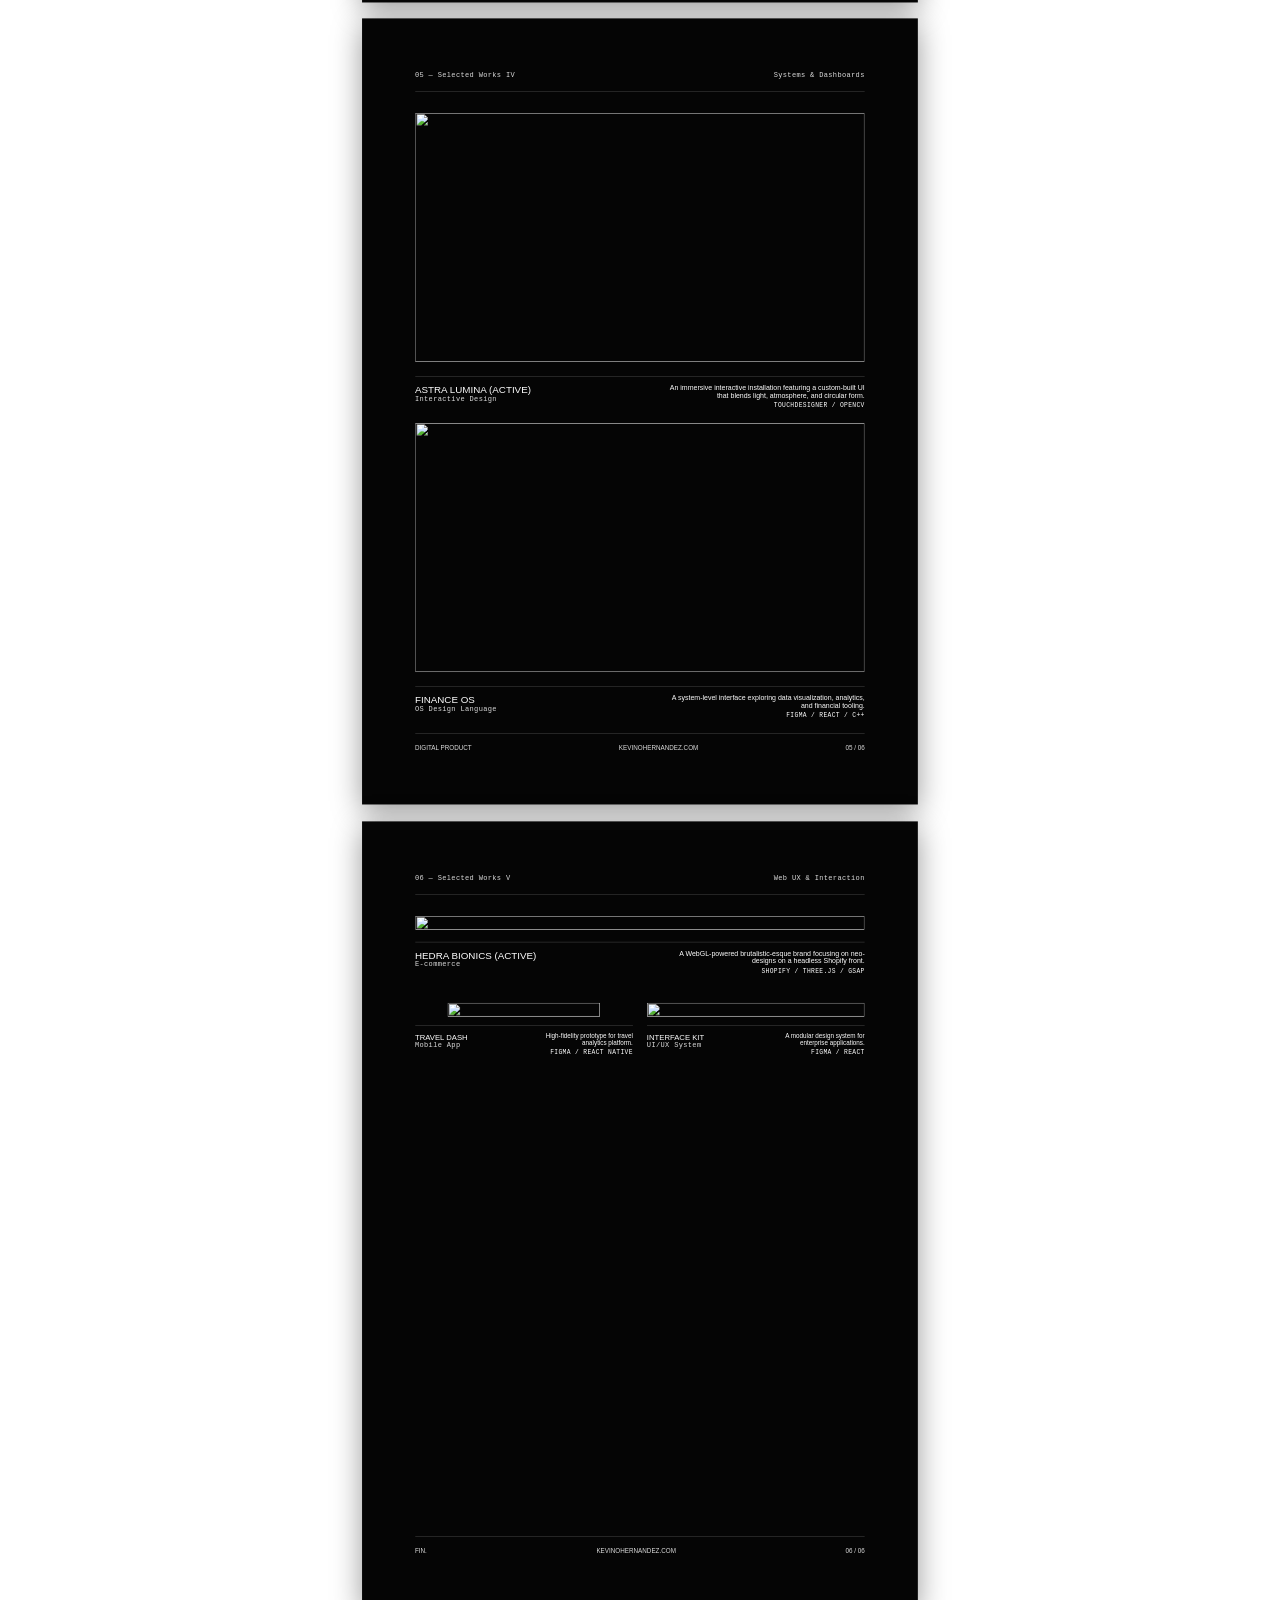
==== commit 63746f08: "Update works.html" ====
--- a/works.html
+++ b/works.html
@@ -61,7 +61,7 @@
         .content-wrapper {
             background-color: var(--outer-bg); color: var(--text-color);
             min-height: 100vh; display: flex; flex-direction: column; align-items: center;
-            padding-bottom: 40px; contain: paint;
+            padding-bottom: 10px; contain: paint;
             transition: background-color 0.5s ease, color 0.5s ease;
         }
 
@@ -72,7 +72,8 @@
                 flex-wrap: wrap; 
                 justify-content: center; 
                 align-items: flex-start; 
-                gap: 90px; 
+                /gap: 90px; 
+                gap: 20px 90px;
                 padding-top: 0px;
             }
             
